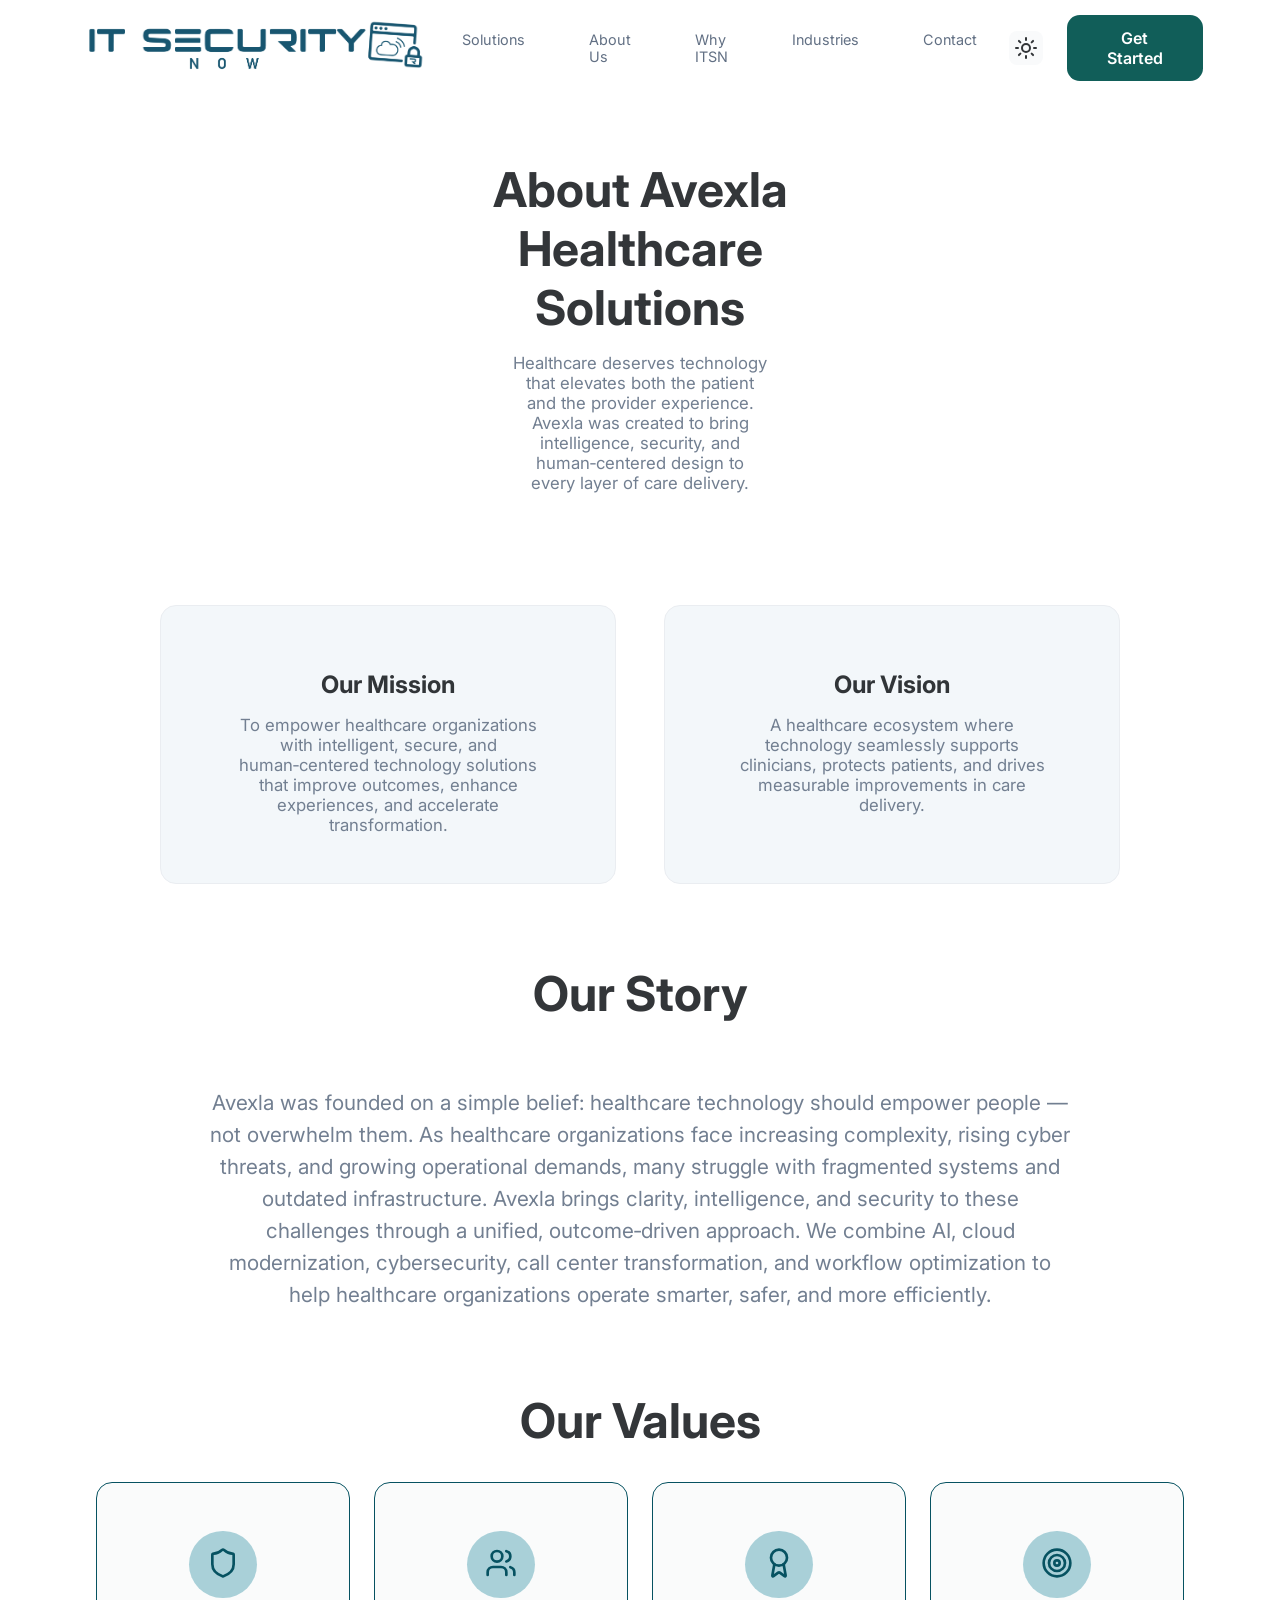
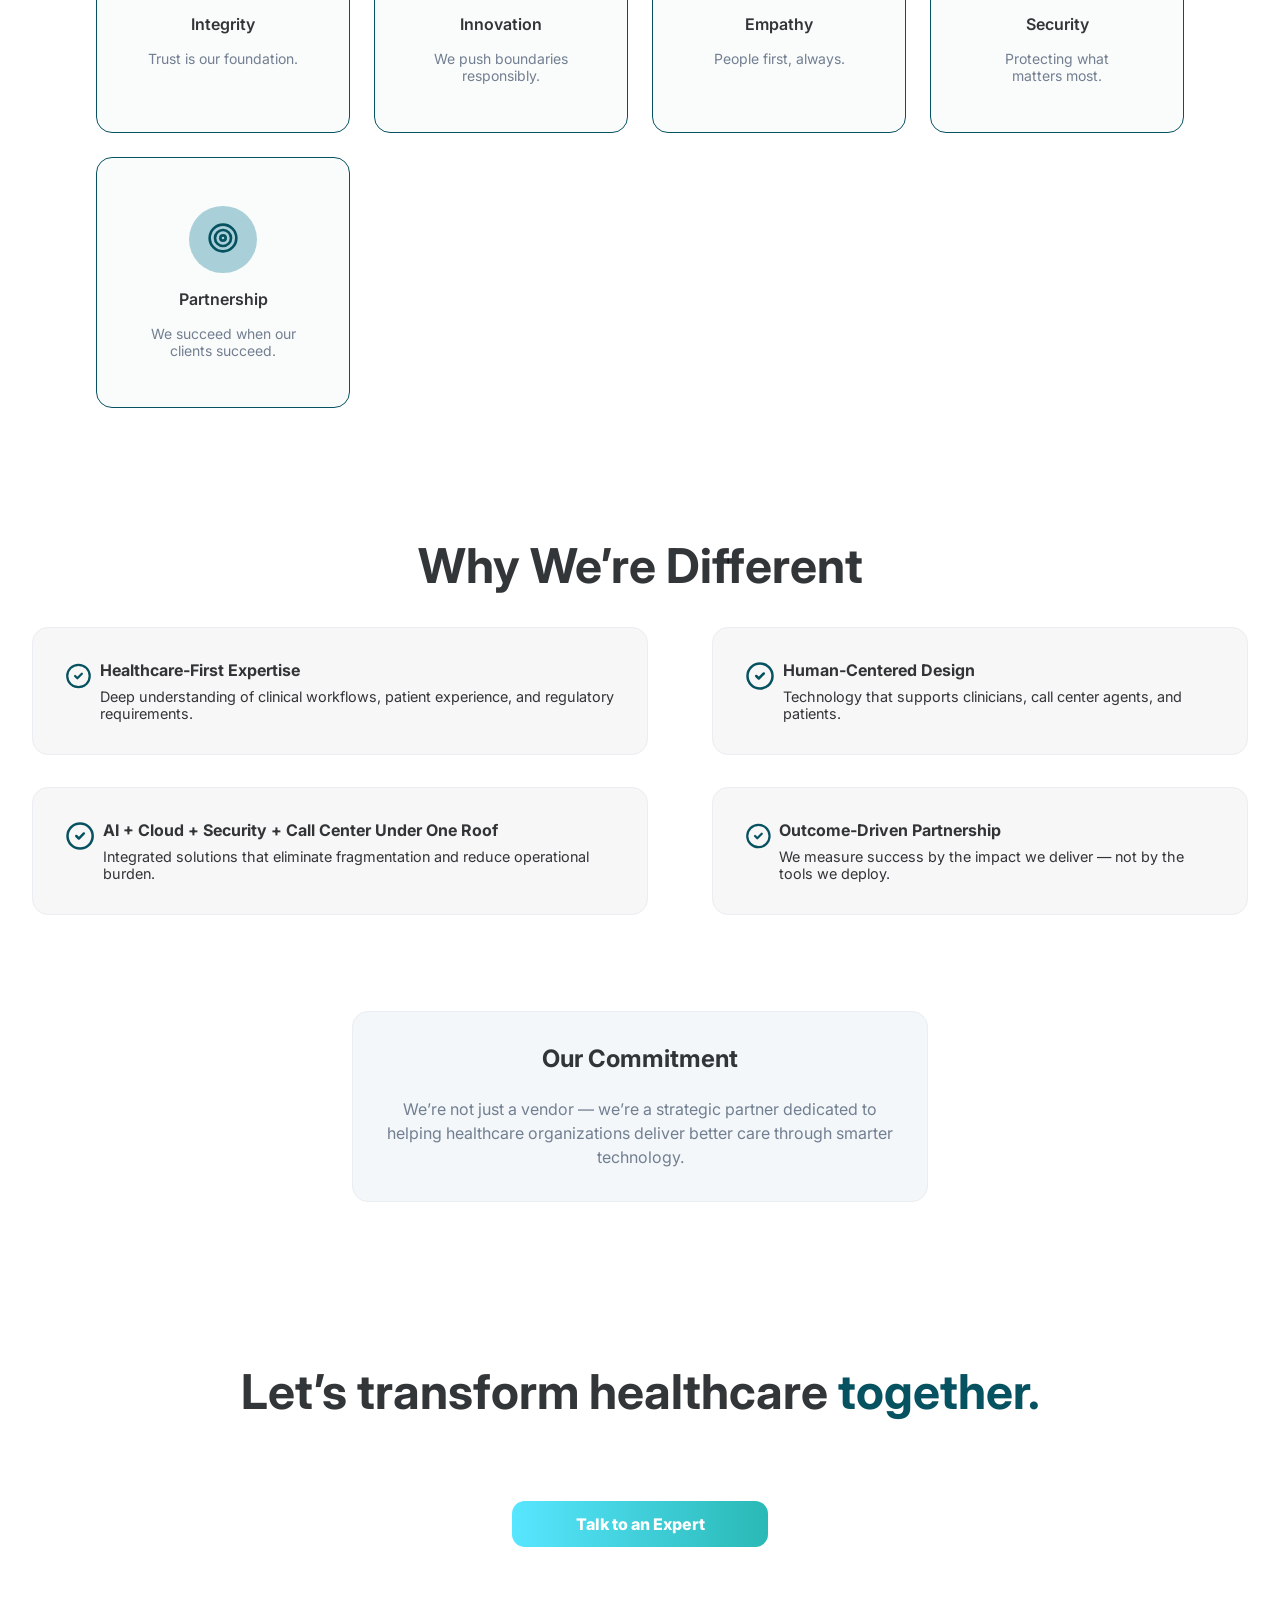
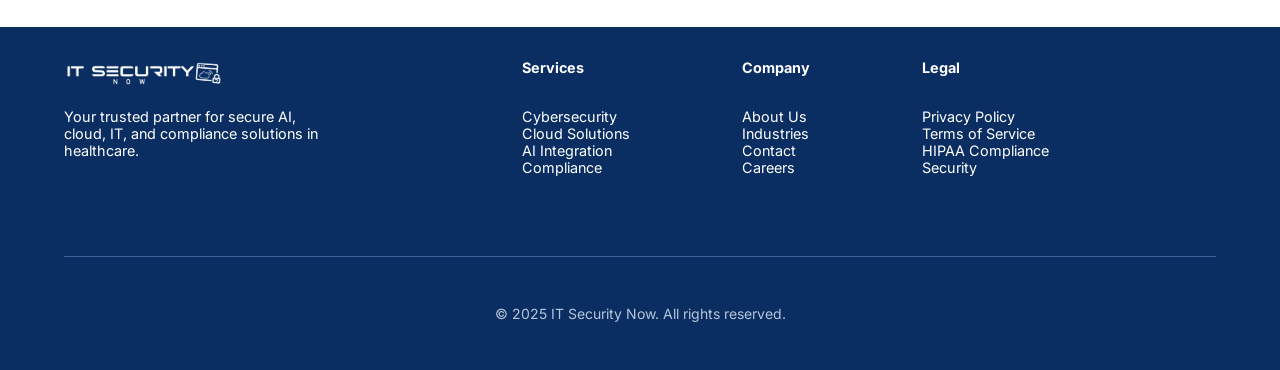
==== about.html @ ab9ec971 "adding the about subpage" ====
<!DOCTYPE html>
<html lang="en">

<head>
    <meta charset="UTF-8">
    <meta name="viewport" content="width=device-width, initial-scale=1.0">
    <link href="https://fonts.googleapis.com/css2?family=Inter:wght@400;500;600;700;800&display=swap" rel="stylesheet">
    <link rel="stylesheet" href="style.css">
    <title>About Us</title>
</head>

<body data-theme="light">
    <header>
        <div id="logo">
            <a href="./index.html"><img src="./assets/OneDrive_1_29-12-2025/ITSECURITYNOW_Logo_V2_Final_Teal Linear.png"
                    width="350" alt="AVEXLA LOGO"></a>
        </div>
        <nav>
            <ul>
                <li><a href="./solutions.html">Solutions</a></li>
                <li><a href="./about.html">About Us</a></li>
                <li><a href="">Why ITSN</a></li>
                <li><a href="">Industries</a></li>
                <li><a href="">Contact</a></li>
            </ul>
        </nav>
        <div id="nav-buttons">
            <button class="theme-toggle">
                <!-- sun icon -->
                <svg class="icon-sun" xmlns="http://www.w3.org/2000/svg" width="24" height="24" viewBox="0 0 24 24"
                    fill="none" stroke="currentColor" stroke-width="2" stroke-linecap="round" stroke-linejoin="round"
                    class="lucide lucide-sun-icon lucide-sun">
                    <circle cx="12" cy="12" r="4" />
                    <path d="M12 2v2" />
                    <path d="M12 20v2" />
                    <path d="m4.93 4.93 1.41 1.41" />
                    <path d="m17.66 17.66 1.41 1.41" />
                    <path d="M2 12h2" />
                    <path d="M20 12h2" />
                    <path d="m6.34 17.66-1.41 1.41" />
                    <path d="m19.07 4.93-1.41 1.41" />
                </svg>
                <!-- moon icon -->
                <svg class="icon-moon" xmlns="http://www.w3.org/2000/svg" width="24" height="24" viewBox="0 0 24 24"
                    fill="none" stroke="currentColor" stroke-width="2" stroke-linecap="round" stroke-linejoin="round"
                    class="lucide lucide-moon-icon lucide-moon">
                    <path
                        d="M20.985 12.486a9 9 0 1 1-9.473-9.472c.405-.022.617.46.402.803a6 6 0 0 0 8.268 8.268c.344-.215.825-.004.803.401" />
                </svg>
            </button>
            <button class="primary-button">
                Get Started
            </button>
        </div>
    </header>
    <main>
        <section class="text-container">
            <div class="about-us-tab">
                <h2>About Avexla Healthcare Solutions</h2>
                <p>Healthcare deserves technology that elevates both the patient and the provider experience.
                    Avexla was created to bring intelligence, security, and human‑centered design to every layer of care
                    delivery.</p>
            </div>
        </section>
        <section id="mission-container">
            <div class="about-us-tab company-mission">
                <h3>Our Mission</h3>
                <p>To empower healthcare organizations with intelligent, secure, and human‑centered technology solutions
                    that improve outcomes, enhance experiences, and accelerate transformation.</p>
            </div>
            <div class="about-us-tab company-mission">
                <h3>Our Vision</h3>
                <p>A healthcare ecosystem where technology seamlessly supports clinicians, protects patients, and drives
                    measurable improvements in care delivery.</p>
            </div>
        </section>
        <section class="our-story">
            <h2>Our Story</h2>
            <p>Avexla was founded on a simple belief: healthcare technology should empower people — not overwhelm them.
                As healthcare organizations face increasing complexity, rising cyber threats, and growing operational
                demands, many struggle with fragmented systems and outdated infrastructure. Avexla brings clarity,
                intelligence, and security to these challenges through a unified, outcome‑driven approach.
                We combine AI, cloud modernization, cybersecurity, call center transformation, and workflow optimization
                to help healthcare organizations operate smarter, safer, and more efficiently.</p>
        </section>
        <section class="our-story">
            <h2>Our Values</h2>
        </section>
        <section class="about-tab-cards-container">
            <div class="card">
                <div class="icon-container">
                    <svg class="blue-icon" xmlns="http://www.w3.org/2000/svg" width="24" height="24" viewBox="0 0 24 24"
                        fill="none" stroke="currentColor" stroke-width="2" stroke-linecap="round"
                        stroke-linejoin="round" class="lucide lucide-shield-icon lucide-shield">
                        <path
                            d="M20 13c0 5-3.5 7.5-7.66 8.95a1 1 0 0 1-.67-.01C7.5 20.5 4 18 4 13V6a1 1 0 0 1 1-1c2 0 4.5-1.2 6.24-2.72a1.17 1.17 0 0 1 1.52 0C14.51 3.81 17 5 19 5a1 1 0 0 1 1 1z" />
                    </svg>
                </div>
                <h5>Integrity</h5>
                <p>Trust is our foundation.</p>
            </div>
            <div class="card">
                <div class="icon-container">
                    <svg class="blue-icon" xmlns="http://www.w3.org/2000/svg" width="24" height="24" viewBox="0 0 24 24"
                        fill="none" stroke="currentColor" stroke-width="2" stroke-linecap="round"
                        stroke-linejoin="round" class="lucide lucide-users-icon lucide-users">
                        <path d="M16 21v-2a4 4 0 0 0-4-4H6a4 4 0 0 0-4 4v2" />
                        <path d="M16 3.128a4 4 0 0 1 0 7.744" />
                        <path d="M22 21v-2a4 4 0 0 0-3-3.87" />
                        <circle cx="9" cy="7" r="4" />
                    </svg>
                </div>
                <h5>Innovation</h5>
                <p>We push boundaries responsibly.</p>
            </div>
            <div class="card">
                <div class="icon-container">
                    <svg class="blue-icon" xmlns="http://www.w3.org/2000/svg" width="24" height="24" viewBox="0 0 24 24"
                        fill="none" stroke="currentColor" stroke-width="2" stroke-linecap="round"
                        stroke-linejoin="round" class="lucide lucide-award-icon lucide-award">
                        <path
                            d="m15.477 12.89 1.515 8.526a.5.5 0 0 1-.81.47l-3.58-2.687a1 1 0 0 0-1.197 0l-3.586 2.686a.5.5 0 0 1-.81-.469l1.514-8.526" />
                        <circle cx="12" cy="8" r="6" />
                    </svg>
                </div>
                <h5>Empathy</h5>
                <p>People first, always.</p>
            </div>
            <div class="card">
                <div class="icon-container">
                    <svg class="blue-icon" xmlns="http://www.w3.org/2000/svg" width="24" height="24" viewBox="0 0 24 24"
                        fill="none" stroke="currentColor" stroke-width="2" stroke-linecap="round"
                        stroke-linejoin="round" class="lucide lucide-target-icon lucide-target">
                        <circle cx="12" cy="12" r="10" />
                        <circle cx="12" cy="12" r="6" />
                        <circle cx="12" cy="12" r="2" />
                    </svg>
                </div>
                <h5>Security</h5>
                <p>Protecting what matters most.</p>
            </div>
            <div class="card">
                <div class="icon-container">
                    <svg class="blue-icon" xmlns="http://www.w3.org/2000/svg" width="24" height="24" viewBox="0 0 24 24"
                        fill="none" stroke="currentColor" stroke-width="2" stroke-linecap="round"
                        stroke-linejoin="round" class="lucide lucide-target-icon lucide-target">
                        <circle cx="12" cy="12" r="10" />
                        <circle cx="12" cy="12" r="6" />
                        <circle cx="12" cy="12" r="2" />
                    </svg>
                </div>
                <h5>Partnership</h5>
                <p>We succeed when our clients succeed.</p>
            </div>
        </section>
        <section>
            <h2 class="our-story">Why We’re Different</h2>
            <div class="why-list">
                <ul>
                    <div class="why-list-item">
                        <svg class="reasons-icon" xmlns="http://www.w3.org/2000/svg" width="24" height="24"
                            viewBox="0 0 24 24" fill="none" stroke="currentColor" stroke-width="2"
                            stroke-linecap="round" stroke-linejoin="round"
                            class="lucide lucide-circle-check-icon lucide-circle-check">
                            <circle cx="12" cy="12" r="10" />
                            <path d="m9 12 2 2 4-4" />
                        </svg>
                        <li>
                            <h6>Healthcare‑First Expertise</h6>
                            <p>Deep understanding of clinical workflows, patient experience, and regulatory
                                requirements.</p>
                        </li>
                    </div>
                    <div class="why-list-item">
                        <svg class="reasons-icon" xmlns="http://www.w3.org/2000/svg" width="24" height="24"
                            viewBox="0 0 24 24" fill="none" stroke="currentColor" stroke-width="2"
                            stroke-linecap="round" stroke-linejoin="round"
                            class="lucide lucide-circle-check-icon lucide-circle-check">
                            <circle cx="12" cy="12" r="10" />
                            <path d="m9 12 2 2 4-4" />
                        </svg>
                        <li>
                            <h6>AI + Cloud + Security + Call Center Under One Roof</h6>
                            <p>Integrated solutions that eliminate fragmentation and reduce operational burden.</p>
                        </li>
                    </div>
                </ul>
                <ul>
                    <div class="why-list-item">
                        <svg class="reasons-icon" xmlns="http://www.w3.org/2000/svg" width="24" height="24"
                            viewBox="0 0 24 24" fill="none" stroke="currentColor" stroke-width="2"
                            stroke-linecap="round" stroke-linejoin="round"
                            class="lucide lucide-circle-check-icon lucide-circle-check">
                            <circle cx="12" cy="12" r="10" />
                            <path d="m9 12 2 2 4-4" />
                        </svg>
                        <li>
                            <h6>Human‑Centered Design</h6>
                            <p>Technology that supports clinicians, call center agents, and patients.</p>
                        </li>
                    </div>
                    <div class="why-list-item">
                        <svg class="reasons-icon" xmlns="http://www.w3.org/2000/svg" width="24" height="24"
                            viewBox="0 0 24 24" fill="none" stroke="currentColor" stroke-width="2"
                            stroke-linecap="round" stroke-linejoin="round"
                            class="lucide lucide-circle-check-icon lucide-circle-check">
                            <circle cx="12" cy="12" r="10" />
                            <path d="m9 12 2 2 4-4" />
                        </svg>
                        <li>
                            <h6>Outcome‑Driven Partnership</h6>
                            <p>We measure success by the impact we deliver — not by the tools we deploy.</p>
                        </li>
                    </div>
                </ul>
            </div>
        </section>
        <section class="testimonials">
            <h3>Our Commitment</h3>
            <p>We’re not just a vendor — we’re a strategic partner dedicated to helping healthcare organizations deliver
                better care through smarter technology.</p>
        </section>
        <section class="our-story">
            <h2>Let’s transform healthcare <span>together.</span></h2>
            <button class="cta-button">Talk to an Expert</button>
        </section>
    </main>
    <footer>
        <div class="links">
            <div class="logo-area">
                <img class="white-logo"
                    src="./assets/OneDrive_1_29-12-2025/ITSECURITYNOW_Logo_V2_Final_White Linear.png" alt="ITSN Logo">
                <p>Your trusted partner for secure AI, cloud, IT, and compliance solutions in healthcare.</p>
            </div>
            <ul class="links-list">
                <li><a href=""><b>Services</b></a></li>
                <li><a href="">Cybersecurity</a></li>
                <li><a href="">Cloud Solutions</a></li>
                <li><a href="">AI Integration</a></li>
                <li><a href="">Compliance</a></li>
            </ul>
            <ul>
                <li><a href=""><b>Company</b></a></li>
                <li><a href="">About Us</a></li>
                <li><a href="">Industries</a></li>
                <li><a href="">Contact</a></li>
                <li><a href="">Careers</a></li>
            </ul>
            <ul>
                <li><a href=""><b>Legal</b></a></li>
                <li><a href="">Privacy Policy</a></li>
                <li><a href="">Terms of Service</a></li>
                <li><a href="">HIPAA Compliance</a></li>
                <li><a href="">Security</a></li>
            </ul>
        </div>
        <div class="copyright">
            <div class="copyright-inner">
                <p>© 2025 IT Security Now. All rights reserved.</p>
            </div>
        </div>
    </footer>
    <script src="avexla.js"></script>
</body>

</html>
---- style.css ----
*{
    margin: 0;
    padding: 0;
    box-sizing: border-box;
    font-family: 'Inter', sans-serif;
}

:root {
    --menu-links: #627084;
    --bg-color: #FFFFFF;
    --header-bg-color: #ffffff80;
    --credential-bg: #eeeeee1a;
    --gradient: linear-gradient(to right, #0b3b6ee6, #0b3b6ecc, #115f5cb3);
    --button: #115e59;
    --button-gradient: linear-gradient(to right, #57e6ff, #2ab9b5);
    --logo-text: #0B3B6E;
    --button-hover: #0D8B5E;
    --secondary-button-hover: #fefefe4d;
    --border: #eaedf1;
    --cards-fill: #fafbfb;
    --main-text: #727f91;
    --white-text: #FFFFFF;
    --title-text: #000407cc;
    --light-blue: #9be8ff; 
    --testimonials-fill: #f3f7fa;
    --why-background: #f7f7f7;
    --blue-icon: #065261;
    --blue-icon-background: #87bfcab2;
    --green-icon: #115e59;
    --green-icon-background: #6a96969e;   
    --purple-icon: #614369;
    --purple-icon-background: #bba2d391;
    --form-background: #f9fafb;
    --footer-copyright: #b6c5da;
    --footer-border: #3c649d;
    --footer-bg: #0a2e62;
    --shadow: #0000002e;
    --transparent: transparent;
}

[data-theme="dark"] {
    --menu-links: #64748b;
    --bg-color: #0A1628;
    --header-bg-color: #0d1a3680;
    --credential-bg: #eeeeee1a;
    --gradient: linear-gradient(to right, #0b3b6ee6, #0b3b6ecc, #115f5cb3);
    --button: #115e59;
    --button-gradient: linear-gradient(to right, #57e6ff, #2ab9b5);
    --logo-text: #FFFFFF;
    --button-hover: #4fb0ff;
    --secondary-button-hover: #fefefe4d;
    --border: #334155;
    --cards-fill: #01334670;
    --main-text: #94a3b8;
    --white-text: #FFFFFF;
    --title-text: #FFFFFF;
    --light-blue: #67e8f9;
    --testimonials-fill: #1e293b;
    --why-background: #03262f7b;
    --blue-icon: #67e8f9;
    --blue-icon-background: #153e43c1;
    --green-icon: #22c581;
    --green-icon-background: #12645691;
    --purple-icon: #b05bff;
    --purple-icon-background: #3d215793;
    --form-background: #081325;
    --footer-copyright: #b6c5da;
    --footer-border : #b6c5da;
    --footer-bg: #021024;
    --shadow: #bebebe2e;
    --transparent: transparent;
}

body{
    margin: 0;
    padding: 0;
    font-size: 14px;
    background-color: var(--bg-color);
}

h1 {
    font-size: 5rem;
    font-weight: 800;
}

h2 {
    font-size: 3rem;
    font-weight: 700;
}

h3 {
    font-size: 1.5rem;
}

.primary-button{
    background-color: var(--button);
    color: var(--white-text);
    border: 0;
    border-radius: .8rem;
    font-weight: 600;
    padding: .8rem 1.1rem;
    margin-top: 5rem;
}
.primary-button:hover{
    background-color: var(--button-hover);
    transform: scale(1.04);
    box-shadow: 0 10px 24px var(--shadow);
    cursor: pointer;
}

                          /* ---------       HEADER        ---------                       */

header{
    background-color: var(--header-bg-color);
    z-index: 1000;
    padding: .8rem 5rem;

    display: flex;
    justify-content: space-between;
    align-items: center;

    position: fixed;
    top: 0;
    left: 0;
    width: 100%;

    backdrop-filter: blur(1rem);
}

#logo{
    display: flex;
    flex-direction: row;
    align-items: center;
}
.logo-icon{
    width: 2rem;
    height: 2rem;
    stroke: var(--logo-text);
}
#logo p{
    margin-left: 1rem;
    font-size: 1.3rem;
    font-weight: 800;
}

nav ul{
    display: flex;
    flex-direction: row;
    justify-content: space-between;
}

nav ul li{
    list-style: none;
    font-family: 'Inter';
    font-size: .9rem;
    padding:  .08rem 2rem;
}
nav ul li a:hover{
    color: var(--button-hover);
}

a{
    text-decoration: none;
    color: var(--menu-links);
}
.theme-toggle{
    background-color: var(--form-background);
    border: none;
    border-radius: .5rem;
    padding: .3rem;
}
.theme-toggle:hover{
    background-color: var(--main-text);
    cursor: pointer;
}
.icon-sun {
  display: block;
  color: var(--title-text);
}

.icon-moon {
  display: none;
  color: var(--white-text);
}

[data-theme="light"] .icon-sun {
  display: block;
}
[data-theme="dark"] .icon-moon {
  display: none;
}

[data-theme="dark"] .icon-moon {
  display: block;
}
[data-theme="dark"] .icon-sun {
  display: none;
}


#nav-buttons{
    display: flex;
    align-items: center;
    gap: 1.5rem;
}
                                                                                                 /* BANNER */

#banner{
    position: relative;
    min-height: 100vh;
    display: flex;
    flex-direction: column;
    justify-content: center;
    align-items: center;
    text-align: center;
    background-image: url("./assets/hero-bg.jpg");
    background-size: cover;
    background-position: center;
    padding-bottom: 5rem;
}
#banner::after {
    content: '';
    position: absolute;
    inset: 0;
    background: var(--gradient);
    z-index: 1;
}
.banner-content{
    margin-top: 2rem;
    position: relative;
    z-index: 3;
}
.credential{
    margin: 10rem auto 0;
    display: flex;
    align-items: center;
    background-color: var(--transparent);
    border: 0.01rem solid var(--light-blue);
    border-radius: 1.5rem;
    background-color: var(--credential-bg);
    backdrop-filter: blur(.2rem);
    padding: .5rem 1.9rem;
    color: var(--light-blue);
    gap: .5rem;
}
#banner h3{
    max-width: 50rem;
    margin: 1rem auto 0;
    color: var(--white-text);
    font-weight: 300;
    line-height: 1.6;
    font-size: 1.5rem;
} 
.banner-wave {
    position: absolute;
    bottom: 0;
    left: 0;
    width: 100%;
    height: 120px;
    z-index: 2;
}
.banner-wave path {
  fill: var(--bg-color);
}
.banner-buttons{
    margin: 1rem 0 4rem 0; 
    padding: 0;
    display: flex;
    flex-direction: row;
    align-items: center;
}
#schedule-button{
    background-color: var(--button);
    color: var(--white-text);
    border: 0;
    border-radius: .8rem;
    font-size: 1rem;
    font-weight: 600;
    padding: .8rem 2.5rem;
    margin: 1.5rem 2rem;
    display: flex;
    align-items: center;
}
#schedule-button:hover{
    background-color: var(--button-hover);
    transform: scale(1.04);
    box-shadow: 0 10px 24px var(--shadow);
    cursor: pointer;
}
                                                        /* MAIN */
                                                        /* ABOUT */

#about{
    font-size: 2rem;
    text-align: center;
}
#about h2{
    margin-bottom: 1rem;
    color: var(--title-text);
}
#about span{
    color: var(--blue-icon);
}
#about p{
    font-size: 1.05rem;
    line-height: 1.7rem;
    color: var(--menu-links);
}
.text-container{
    padding: 5rem 30rem 1rem;
}

#main-title{
    color: var(--white-text);
    font-weight: 800;
    font-size: 5rem;
}
#main-title span {
  background: var(--button-gradient);
  -webkit-background-clip: text;
  background-clip: text;
  color: var(--transparent);
}
.banner-content h3{
    color: var(--white-text);
    font-weight: 300;
}
.cards-container{
    width: 100%;
    padding: 2rem 4rem 3rem;
    display: grid;
    grid-template-columns: repeat(auto-fit, minmax(15.70rem, 1fr));
    margin: auto;
    gap: 1.5rem;
    justify-content: center;
}
.secondary-button{
    background-color: var(--transparent);
    border: 0.01rem solid var(--main-text);
    border-radius: .8rem;
    color: var(--white-text);
    font-size: 1rem;
    font-weight: 800;
    background-color: var(--credential-bg);
    backdrop-filter: blur(.2rem);
    padding: .9rem 3rem;
    margin-top: 0rem;
}
.secondary-button:hover{
    cursor: pointer;
    background-color: var(--secondary-button-hover);
}
.card{
    background-color: var(--cards-fill);
    padding:  3rem;
    border: 0.0001rem solid var(--blue-icon);
    border-radius: 1rem;
    text-align: center;
    max-width: 20rem;
    transition: 
        transform 0.7s ease,
        box-shadow 0.2s ease;
}
.card:hover{
    transform: scale(1.02);
    box-shadow: 0 10px 24px var(--shadow);
    cursor: pointer;
}
.card h5{
    margin-top: 1rem;
    font-size: 1rem;
    font-weight: 600;
    color: var(--title-text);
}
.card ul{
    margin-top: 1rem;
    font-size: .9rem;
    color: var(--main-text);
    line-height: 1.2rem;
}
.card ul li{
    text-align: left;
}
.card p{
    color: var(--main-text);
    margin-top: 1rem;
}
.icon-container{
    background-color: var(--blue-icon-background);
    width: 4.2rem;
    padding: 1rem;
    border-radius: 5rem;
    margin: auto;
}
.primary-button{
    background-color: var(--button);
    color: var(--white-text);
    border: 0;
    border-radius: .8rem;
    font-size: 1rem;
    font-weight: 600;
    padding: .8rem 2.5rem;
    margin: auto;
    display: flex;
}
.primary-button:hover{
    background-color: var(--button-hover);
    transform: scale(1.04);
    box-shadow: 0 10px 24px var(--shadow);
    cursor: pointer;
}
                                                                  /* TESTIMONIALS */

.testimonials{
    margin: 4rem 22rem 5rem;
    background-color: var(--testimonials-fill);
    border: 0.01rem solid var(--border);
    border-radius: 1rem;
    padding: 2rem;
    text-align: center;
}
.testimonials h4{
    font-size: 1.4rem;
    font-weight: 600;
    color: var(--title-text);
}
.testimonials h3{
    color: var(--title-text);
}
.testimonials p{
    font-size: 1rem;
    margin-top: 1.5rem;
    color: var(--main-text);
    line-height: 1.5rem;
}

                                                        /* SOLUTIONS */

#solutions{
    font-size: 2rem;
    text-align: center;
}
#solutions h2{
    margin-bottom: 1rem;
    color: var(--title-text);
}
#solutions p{
    font-size: 1.05rem;
    line-height: 1.7rem;
    color: var(--menu-links);
}
#solutions .text-container span{
    color: var(--blue-icon)
}
.cards2-container{
    display: grid;
    grid-template-columns: 1fr 1fr 1fr;
    width: 100%;
    padding: 4rem;
    gap: 1.5rem;
}
.icon-container-start-alignment{
    background-color: var(--blue-icon-background);
    display: flex;
    align-self: center;
    width: 4rem;
    padding: 1rem;
    border-radius: 4rem;
}
.card2{
    background-color: var(--cards-fill);
    padding: 2rem;
    border: 0.0001rem solid var(--blue-icon);
    border-radius: 1rem;
    text-align: start;
        transition: 
        transform 0.7s ease,
        box-shadow 0.2s ease;
}
.card2:hover{
    transform: scale(1.02);
    box-shadow: 0 10px 24px var(--shadow);
    cursor: pointer;
}
.card2:last-child{
    grid-column: 2;
}
.card2 h5{
    margin-top: 1rem;
    font-size: 1rem;
    font-weight: 600;
    color: var(--title-text);
}
.card2 p{
    margin-top: 1rem;
    font-size: .9rem;
    color: var(--main-text);
}
.cards3-container{
    width: 75%;
    padding: 1rem 4rem 3rem;
    display: grid;
    grid-template-columns: repeat(auto-fit, minmax(15.70rem, 1fr));
    margin: auto;
    gap: 1.5rem;
    justify-content: center;
}
                                                          /* WHY */

.reasons-why{
    display: flex;
    flex-direction: row;
    align-items: center;
    padding: 4rem;
    gap: 4rem;
}
#why{
    display: flex;
    flex-direction: column;
    width: 60%;
    font-size: 2rem
}
#why h2{
    margin-bottom: 1rem;
    color: var(--title-text);
}
#why span { 
    color: var(--blue-icon);
}
#why p{
    margin-top: 1rem;
    font-size: 1.05rem;
    line-height: 1.7rem;
    color: var(--menu-links);
}
#reasons ul{
    display: flex;
    flex-direction: column;
    margin-left: 3rem;
    gap: 1.5rem;

}
.green-check{
    stroke: var(--green-icon);
    margin-right: 1rem;
    width: .7rem;
    height: .7rem;
}
.list{
    display: flex;
    flex-direction: row;
    background: var(--why-background);
    border: 0.0001rem solid var(--border);
    border-radius: 1rem;
    list-style-type: none;
    gap: .5rem;
    padding: 1.5rem;
        transition: 
        transform 0.7s ease,
        box-shadow 0.2s ease;
}
.list:hover{
    transform: scale(1.02);
    box-shadow: 0 10px 24px var(--shadow);
    cursor: pointer;
}
.list h6{
    font-size: 1.05rem;
    margin-bottom: .6rem;
    font-weight: 600;
    color: var(--title-text);
}
.list p{
    color: var(--main-text);
}

.reasons-icon{
    width: 2rem;
    height: 2rem;
    stroke: var(--blue-icon);
}

                                                    /* HEALTHCARE INDUSTRY FOCUS */

#focus{
    display: flex;
    flex-direction: column;
    text-align: center;
    font-size: 2rem;
    margin-bottom: 0;
    padding: 5rem 32rem;
}
#focus h2{
    margin-bottom: 1rem;
    color: var(--title-text);
}
#focus p{
    margin-top: 1rem;
    font-size: 1.05rem;
    line-height: 1.7rem;
    color: var(--menu-links);
}
#focus span{
    color:var(--blue-icon);
}
.blue-icon-container{
    background-color: var(--blue-icon-background);
    width: 4.2rem;
    padding: 1rem;
    border-radius: 5rem;
    margin: auto;
}

.blue-icon{
    width: 2rem;
    height: 2rem;
    stroke: var(--blue-icon);
}
.green-icon{
    width: 2rem;
    height: 2rem;
    stroke: var(--green-icon);
}
.purple-icon{
    width: 2rem;
    height: 2rem;
    stroke: var(--purple-icon); 
}
                                                        /* FORM */

.form-title{
    text-align: center;
    font-size: 2rem;
}
.form-title h2{
    margin-bottom: 1rem;
    color: var(--title-text);
}
.form-title span{
    color: var(--blue-icon);
}
.form-title p{
    margin-top: 1rem;
    font-size: 1.05rem;
    line-height: 1.7rem;
    color: var(--menu-links);
}
.form-container{
    width: 57%;
    padding: 0 2rem 4rem 10rem;
    margin-top: 5rem;
    display: flex;
    flex-direction: row;
}
.form-area{
    width: 100%;
    padding:  2rem 4rem 4rem;
    display: flex;
    flex-direction: row;
}
form{
    display: flex;
    flex-direction: column;
    align-items: start;
    padding: 2rem;
    font-size: .9rem;
    font-weight: 700;
    width: 100%;
    background-color: var(--form-background);
    border: 0.01rem solid var(--border);
    border-radius: .6rem;
}
.input{
    display: flex;
    flex-direction: column;
    align-items: start;
    margin-bottom: 2rem;
    color: var(--title-text);
}    
.blank{
    margin-top: 1rem;
    border: 0.01rem solid var(--border);
    width: 33rem;
    height: 2rem;
    border-radius: .6rem;
}
#msg-blank{
    margin-top: 1rem;
    border: 0.01rem solid var(--border);
    width: 33rem;
    height: 9rem;
    border-radius: .6rem;
}
.form-button{
    gap: 1rem;
    display: flex;
    flex-direction: row;
}
.form-button button{
    background: var(--button-gradient);
    color: var(--white-text);
    display: block;
    font-weight: 800;
    font-size: 1rem;
    border: none;
    border-radius: 0.8rem;
    padding: 0.8rem 1.2rem;
    cursor: pointer;
    margin: auto;
    gap: 1rem;
    width: 16rem;
    transition: 
        transform 0.2s ease,
        box-shadow 0.2s ease;
}
.form-button button:hover{
    transform: scale(1.04);
    box-shadow: 0 10px 24px var(--shadow);
}
aside{
    display: flex;
    flex-direction: column;
    text-align: start;
    align-items: start;
    margin: 5rem 2rem;
    color: var(--title-text);
}
.contact li{
    display: flex;
    flex-direction: row;
    gap: 1rem;
    margin-bottom: 2rem;
}
#mail-icon svg{
    width: 1.5rem;
    height: 1.5rem;
    color: var(--blue-icon);
}
#mail-icon{
    background-color: var(--blue-icon-background);
    width: 3rem;
    height: 3rem;
    padding: .75rem;
    border-radius: .5rem;
}
#phone-icon svg{
    width: 1.5rem;
    height: 1.5rem;
    color: var(--purple-icon);
}
#phone-icon{
    background-color: var(--purple-icon-background);
    width: 3rem;
    height: 3rem;
    padding: .75rem;
    border-radius: .5rem;
}
#pin-icon svg{
    width: 1.5rem;
    height: 1.5rem;
    color: var(--green-icon)
}
#pin-icon{
    background-color: var(--green-icon-background);
    width: 3rem;
    height: 3rem;
    padding: .75rem;
    border-radius: .5rem;
}
.contact h6{
    font-size: 1rem;
}
.contact p{
    font-size: .9rem;
    margin-top: .3rem;
}
.partnering{
    align-items: start;
    background-color: var(--blue-icon-background);
    border: 0.01 solid var(--border);
    border-radius: 1rem;
    padding: 3rem 3rem 3rem .7rem;
    margin-top: 2rem;
}
.partnering h5{
    margin: 0 0 1.5rem 2rem;
    font-size: 1rem;
}
.partnering ul{
    list-style-type: none;
    font-size: .8rem;
    padding-left: 2rem;
    line-height: 1.2rem;
}
                                                        /* FOOTER */
footer{
    background-color: var(--footer-bg);
}

footer a{
    color: var(--white-text);
}
.white-logo{
    width: 10rem;
    margin-bottom: 1rem;
}                                                      
.logo-area{
    width: 30%;
    padding-right: 5rem;
}
.links{
    background-color: var(--footer-bg);
    font-size: .9rem;
    padding: 2rem 4rem;
    display: flex;
    flex-direction: row;
    color: var(--white-text);
    gap: 7rem;
}
.links ul{
    display: flex;
    flex-direction: column;
    list-style-type: none;
}
.links li:first-child{
    margin-bottom: 2rem;
}
.links-list{
    display: flex;
    flex-direction: row;
    justify-content: space-evenly;
}
.copyright {
    background-color: var(--footer-bg);
    padding: 3rem 4rem;
}
.copyright-inner {
    border-top: 0.01rem solid var(--footer-border);
    padding-top: 3rem;
    text-align: center;
    color: var(--footer-copyright);
}

                                                            /* TAB */

.about-us-tab{
    margin-top: 5rem;
}
.company-mission{
    background-color: var(--testimonials-fill);
    border: 0.01rem solid var(--border);
    border-radius: 1rem;
    width: 100%;
    padding: 2rem;
}
#mission-container{
    display: flex;
    flex-direction: row;
    gap: 3rem;
    margin:  0 10rem;
}
.about-us-tab h2{
    margin-top: 5rem;
    color: var(--title-text);
    text-align: center;
}
.about-us-tab h3{
    color: var(--title-text);
    margin: 2rem 3rem 0;
    text-align: center;
}
.about-us-tab p{
    color: var(--main-text);
    font-size: 1.05rem;
    margin: 1rem 2rem;
    text-align: center;
}
.our-story{
    color: var(--title-text);
    text-align: center;
    padding: 5rem 11rem 0;
}
.our-story p{
    color: var(--main-text);
    font-size: 1.3rem;
    margin: 4rem 2rem 0;
    text-align: center;
    line-height: 2rem;
}
.our-story span{
    color: var(--blue-icon);
}
.about-tab-cards-container{
    width: 100%;
    padding: 2rem 6rem 3rem;
    display: grid;
    grid-template-columns: repeat(auto-fit, minmax(12.70rem, 1fr));
    flex-direction: row;
    text-align: center;
    gap: 1.5rem;
    justify-content: center;
}
.why-list{
    display: flex;
    flex-direction: row;
}
.why-list-item{
    display: flex;
    flex-direction: row;
    background: var(--why-background);
    color: var(--title-text );
    border: 0.0001rem solid var(--border);
    border-radius: 1rem;
    margin: 2rem;
    list-style-type: none;
    gap: .5rem;
    padding: 2rem;
        transition: 
        transform 0.7s ease,
        box-shadow 0.2s ease;
}
.why-list-item li h6{
    font-size: 1rem;
}
.why-list-item li p{
    font-size: .9rem;
    margin-top: .5rem;
}
.cta-button{
    background: var(--button-gradient);
    color: var(--white-text);
    display: block;
    font-weight: 800;
    font-size: 1rem;
    border: none;
    border-radius: 0.8rem;
    padding: 0.8rem 1.2rem;
    cursor: pointer;
    margin: 5rem auto;
    gap: 1rem;
    width: 16rem;
    transition: 
        transform 0.2s ease,
        box-shadow 0.2s ease;
}
.cta-button:hover{
    transform: scale(1.04);
    box-shadow: 0 10px 24px var(--shadow);
}
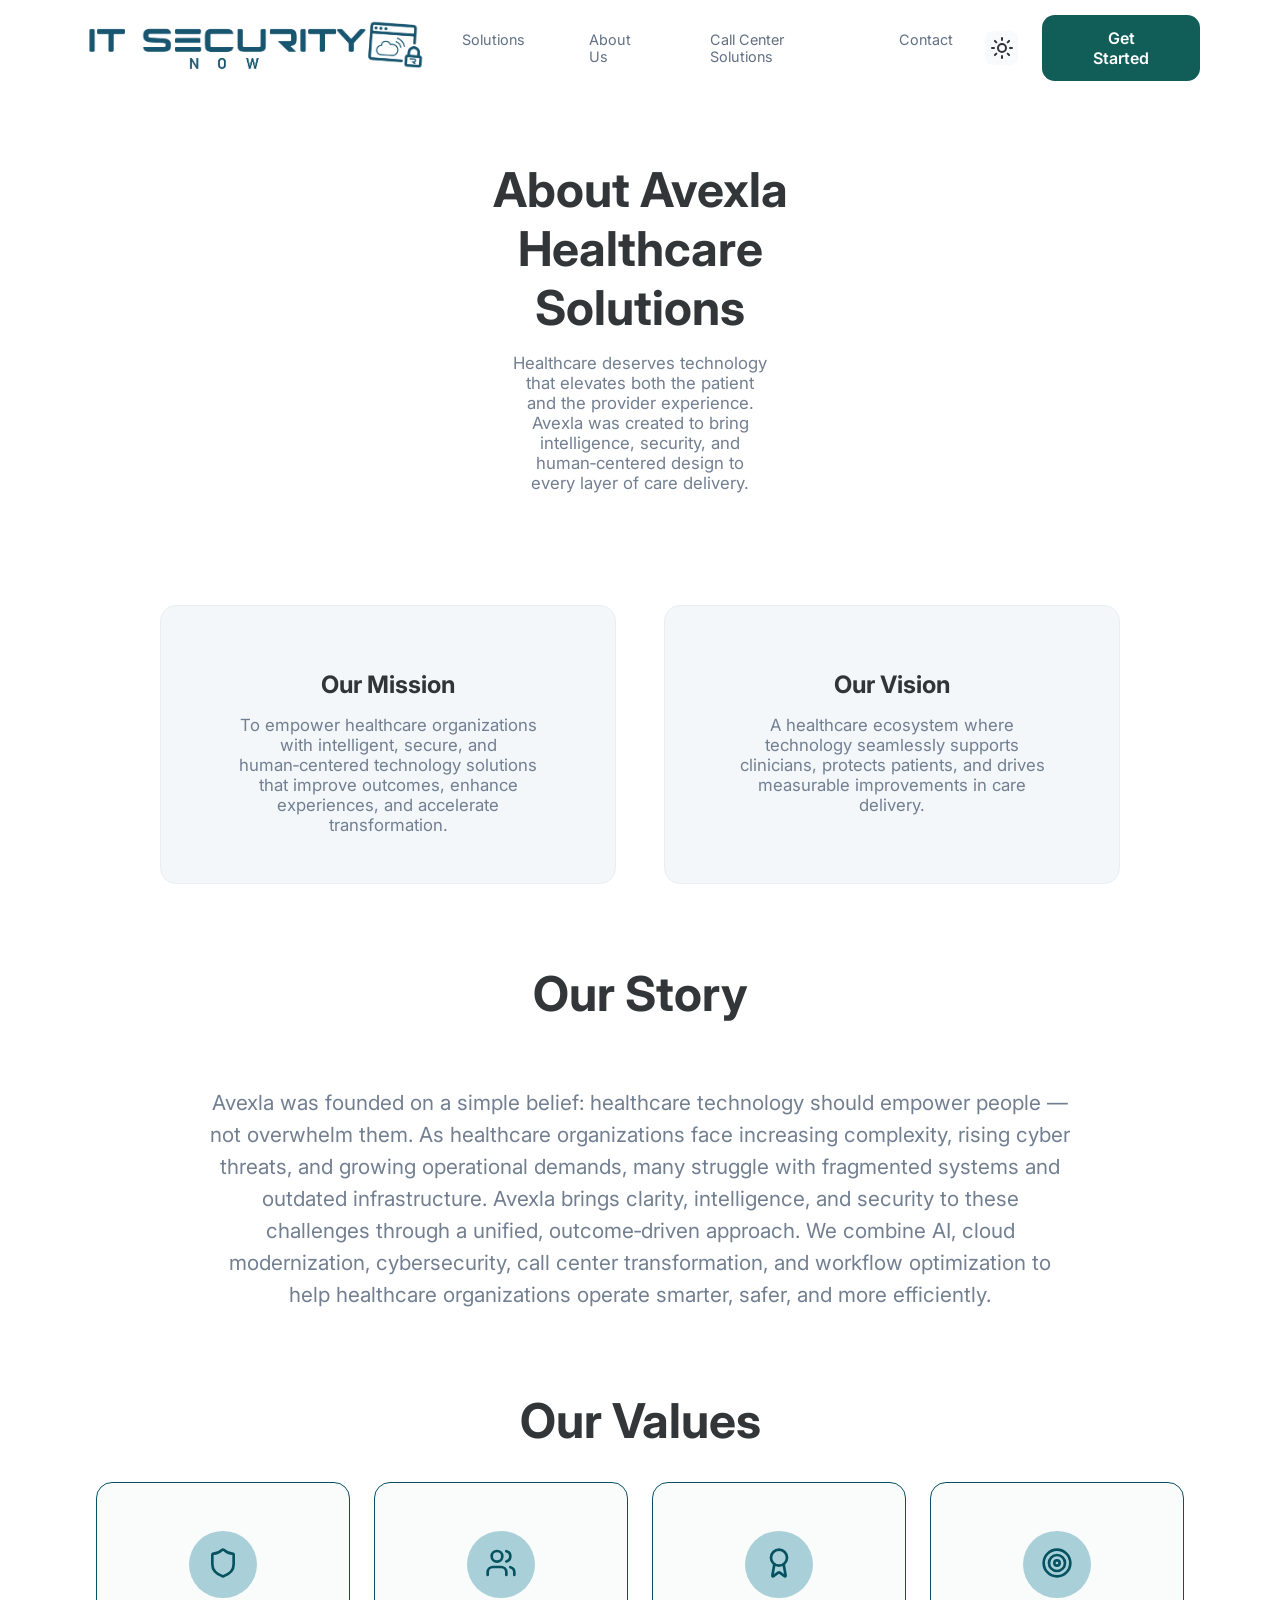
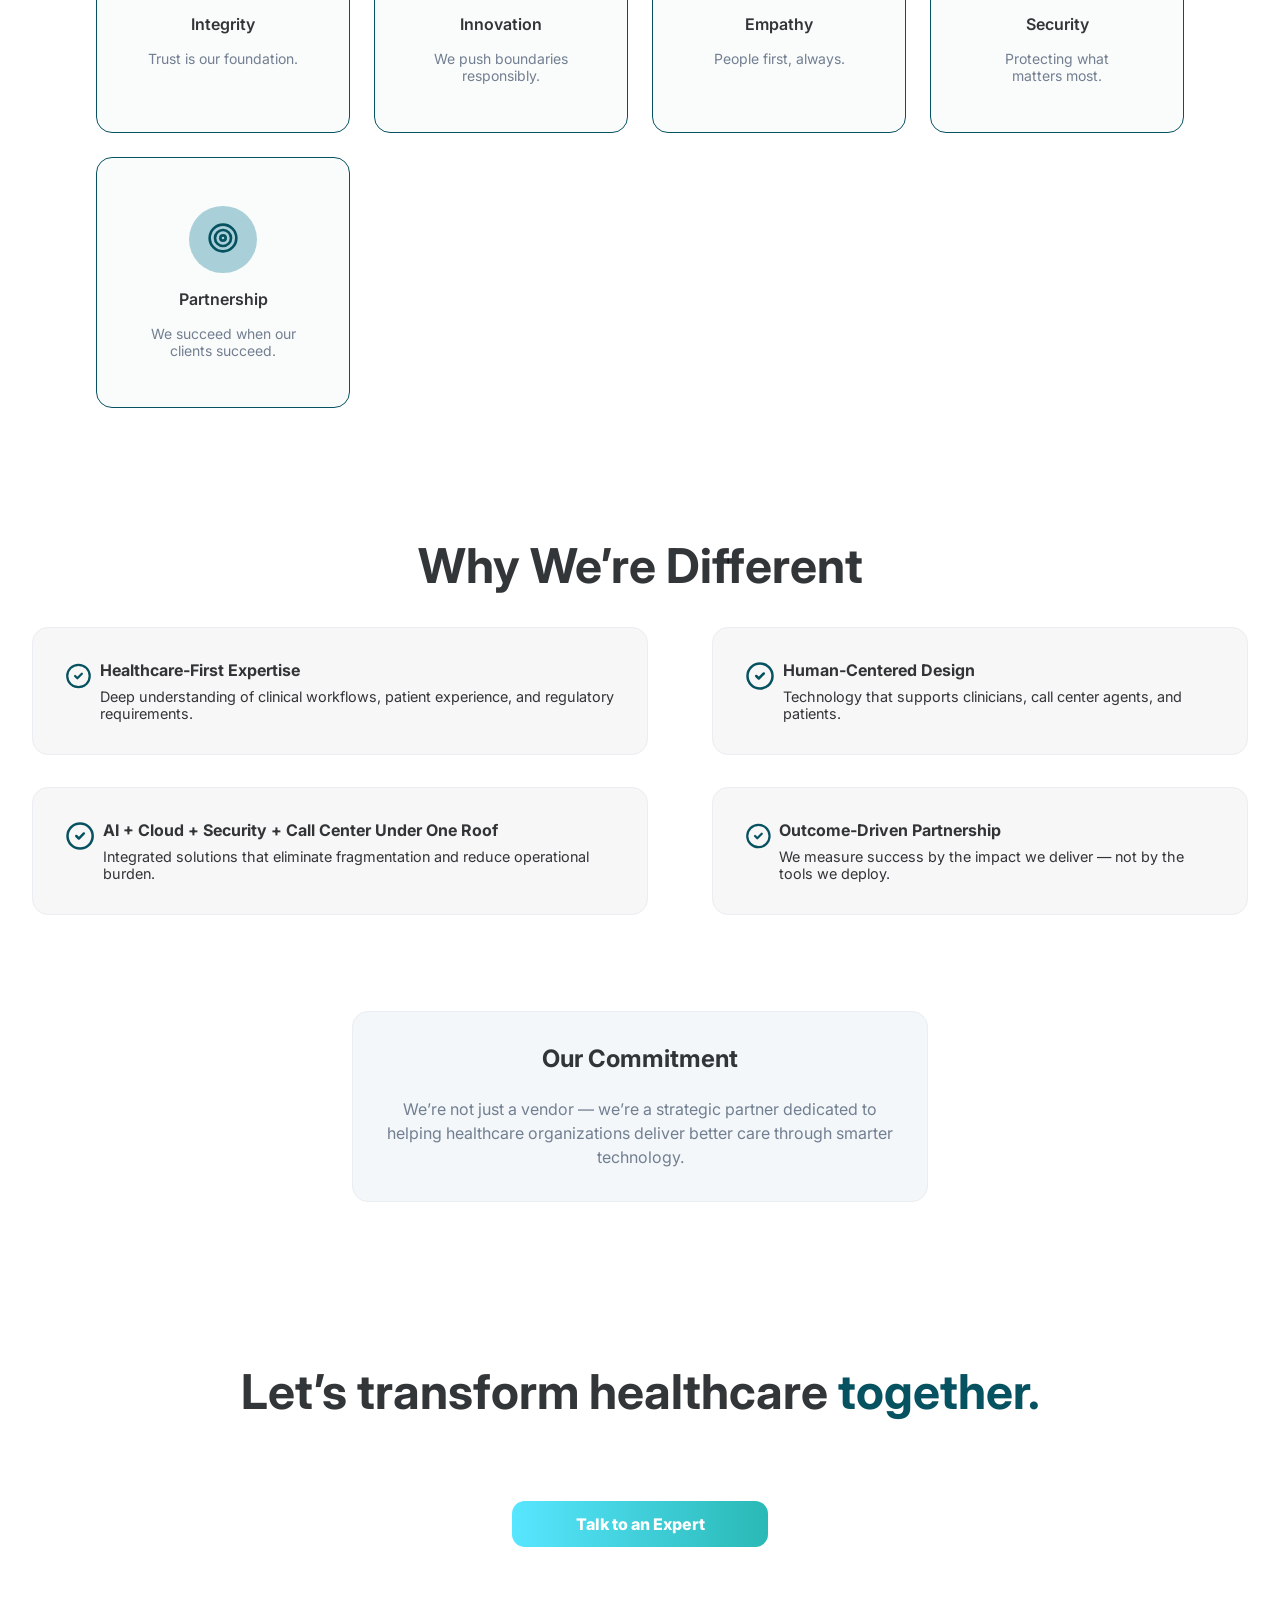
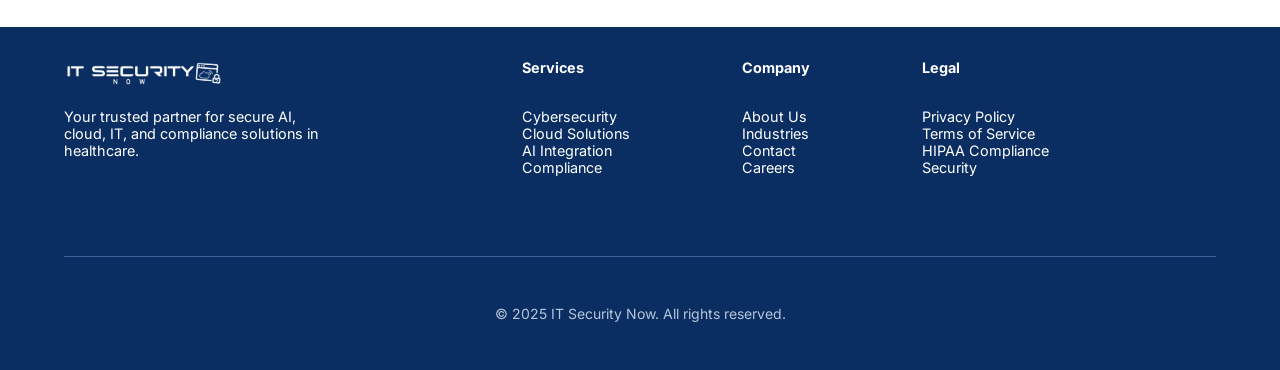
==== commit 8203889d: "adding the solutions subpage to the project" ====
--- a/about.html
+++ b/about.html
@@ -19,9 +19,8 @@
             <ul>
                 <li><a href="./solutions.html">Solutions</a></li>
                 <li><a href="./about.html">About Us</a></li>
-                <li><a href="">Why ITSN</a></li>
-                <li><a href="">Industries</a></li>
-                <li><a href="">Contact</a></li>
+                <li><a href="">Call Center Solutions</a></li>
+                <li><a href="./contact.html">Contact</a></li>
             </ul>
         </nav>
         <div id="nav-buttons">
--- a/style.css
+++ b/style.css
@@ -946,4 +946,69 @@
 .cta-button:hover{
     transform: scale(1.04);
     box-shadow: 0 10px 24px var(--shadow);
-}+}
+
+                                                    /* SOLUTIONS */
+
+.solutions-tab-title{
+    padding: 0 10rem;
+}
+.solutions-tab-title span{
+    color: var(--blue-icon);
+}
+.solutions-tab-title h2{
+    margin-top: 9rem;
+    color: var(--title-text);
+    text-align: center;
+}
+.solutions-tab-title p{
+    color: var(--main-text);
+    font-size: 1.2rem;
+    margin: 1rem 2rem;
+    text-align: center;
+}
+.solutions-tab h2{
+    margin-top: 2rem;
+    color: var(--title-text);
+    text-align: center;
+}
+.solutions-tab h3{
+    color: var(--title-text);
+    margin: 2rem 3rem 0;
+    text-align: center;
+}
+.solutions-tab p{
+    color: var(--main-text);
+    font-size: 1.05rem;
+    margin: 1rem 2rem;
+    text-align: center;
+}
+.solutions-tab span{
+    color: var(--blue-icon);
+}
+.solutions-tab-card ul{
+    color: var(--main-text);
+    margin: 2rem auto;
+    text-align: start;
+    line-height: 1.5rem;
+    padding: 0 6rem;
+}
+.solutions-tab-card h3{
+    color: var(--title-text);
+    text-align: center;
+}
+.solutions-tab-card{
+    background-color: var(--cards-fill);
+    padding: 2rem 0;
+    border: 0.0001rem solid var(--blue-icon);
+    border-radius: 1rem;
+    font-size: 1rem;
+    margin: 3rem auto 0;
+    max-width: 27rem;
+    transition: 
+        transform 0.7s ease,
+        box-shadow 0.2s ease;
+}
+
+                                                            /* CALL CENTER */
+
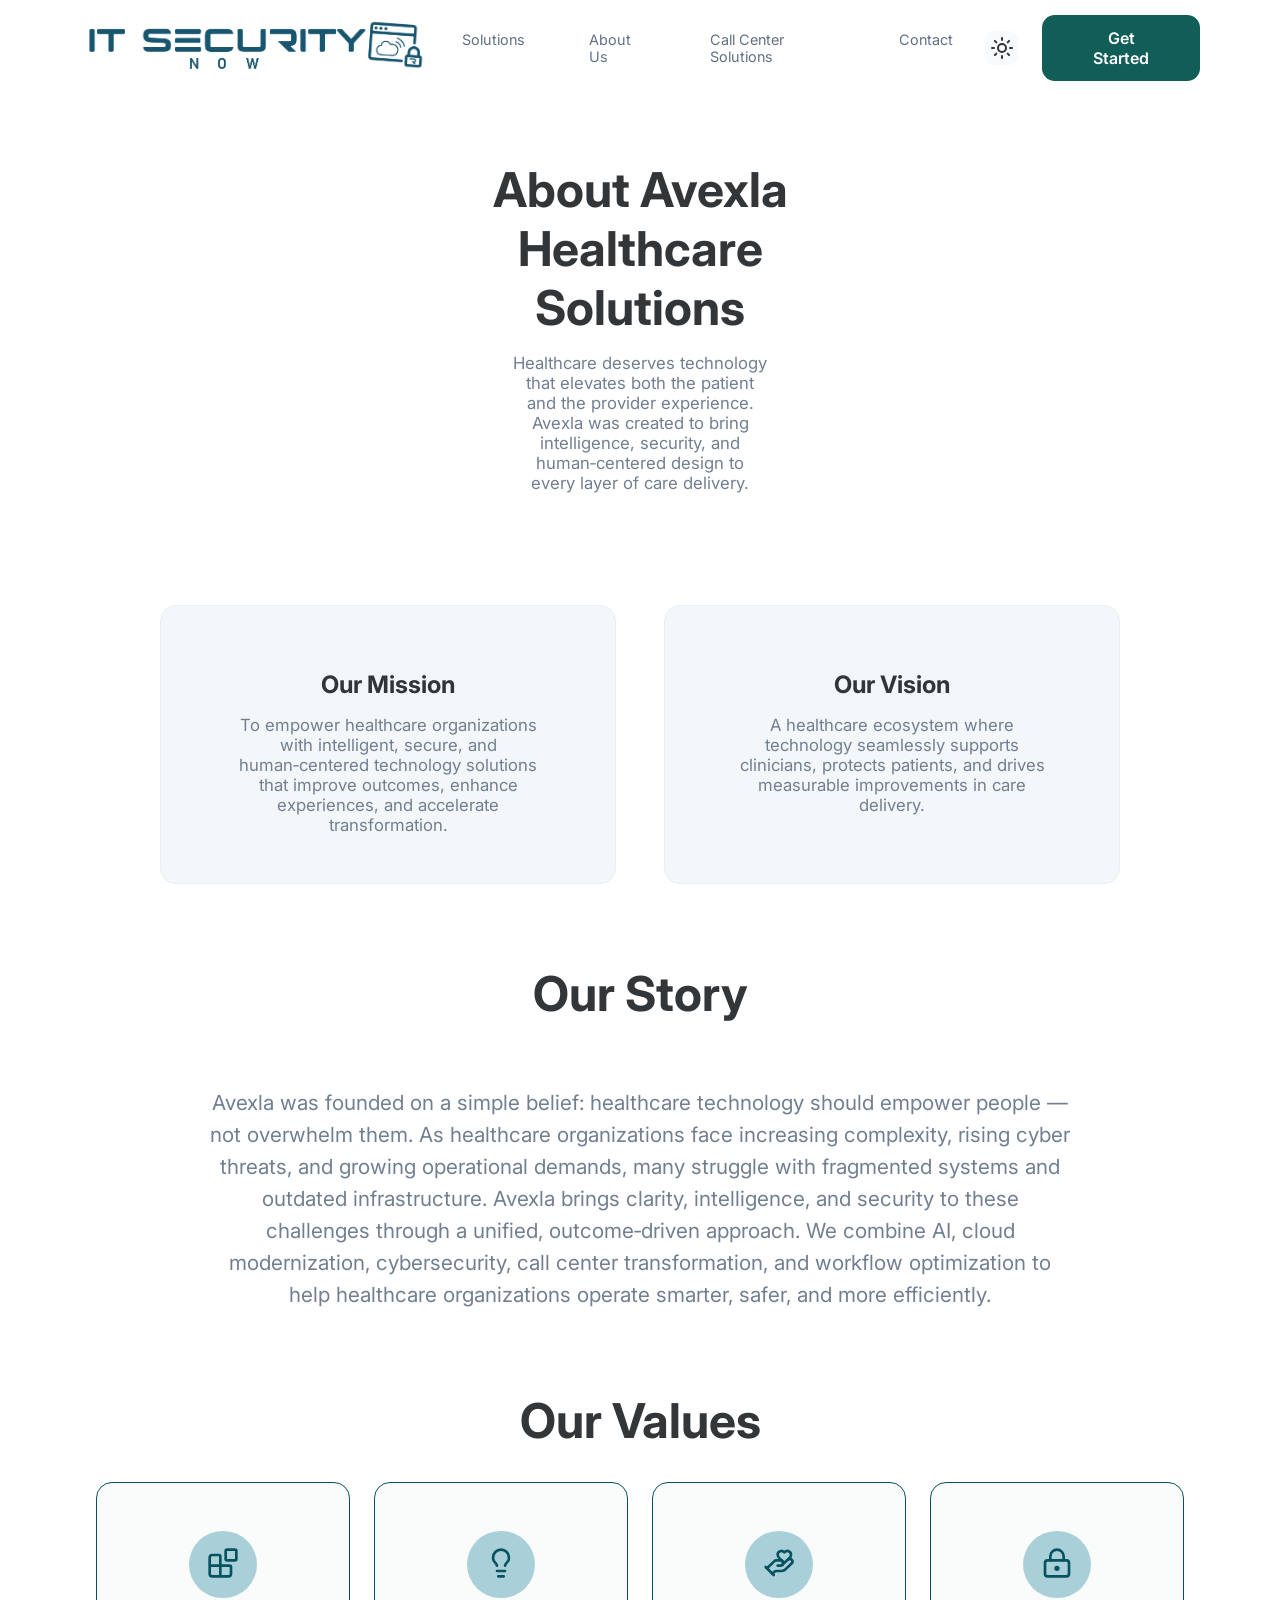
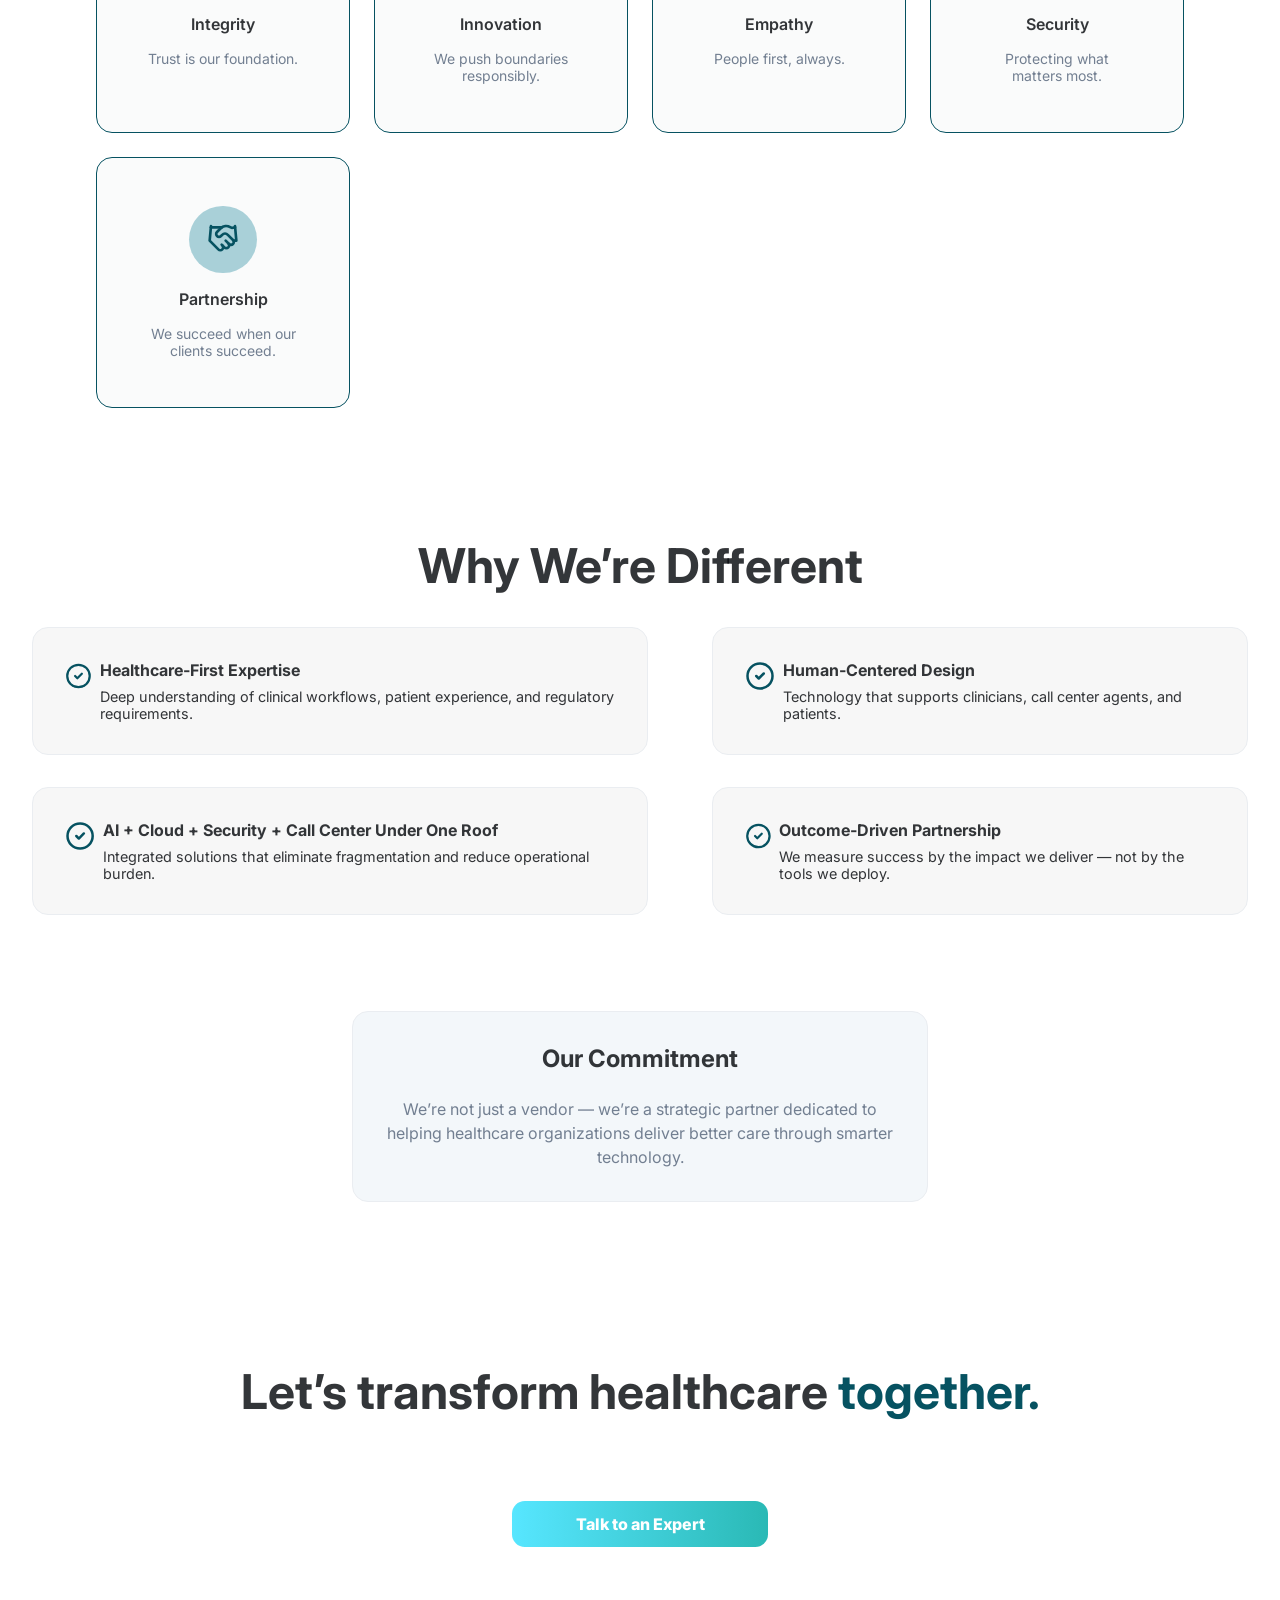
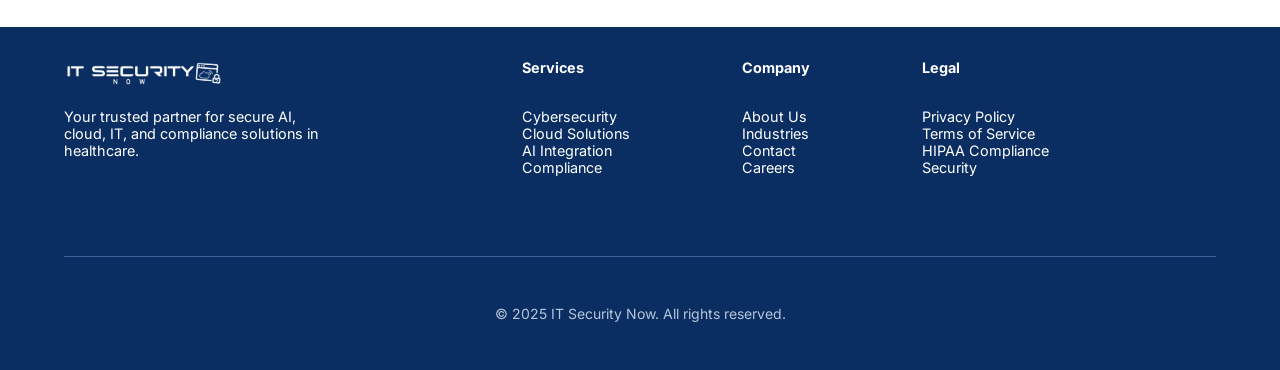
==== commit 3133be0d: "fixing contact sub page settings" ====
--- a/about.html
+++ b/about.html
@@ -19,7 +19,7 @@
             <ul>
                 <li><a href="./solutions.html">Solutions</a></li>
                 <li><a href="./about.html">About Us</a></li>
-                <li><a href="">Call Center Solutions</a></li>
+                <li><a href="./callcenter.html">Call Center Solutions</a></li>
                 <li><a href="./contact.html">Contact</a></li>
             </ul>
         </nav>
@@ -88,65 +88,35 @@
         <section class="about-tab-cards-container">
             <div class="card">
                 <div class="icon-container">
-                    <svg class="blue-icon" xmlns="http://www.w3.org/2000/svg" width="24" height="24" viewBox="0 0 24 24"
-                        fill="none" stroke="currentColor" stroke-width="2" stroke-linecap="round"
-                        stroke-linejoin="round" class="lucide lucide-shield-icon lucide-shield">
-                        <path
-                            d="M20 13c0 5-3.5 7.5-7.66 8.95a1 1 0 0 1-.67-.01C7.5 20.5 4 18 4 13V6a1 1 0 0 1 1-1c2 0 4.5-1.2 6.24-2.72a1.17 1.17 0 0 1 1.52 0C14.51 3.81 17 5 19 5a1 1 0 0 1 1 1z" />
-                    </svg>
+                    <svg class="blue-icon" xmlns="http://www.w3.org/2000/svg" width="24" height="24" viewBox="0 0 24 24" fill="none" stroke="currentColor" stroke-width="2" stroke-linecap="round" stroke-linejoin="round" class="lucide lucide-blocks-icon lucide-blocks"><path d="M10 22V7a1 1 0 0 0-1-1H4a2 2 0 0 0-2 2v12a2 2 0 0 0 2 2h12a2 2 0 0 0 2-2v-5a1 1 0 0 0-1-1H2"/><rect x="14" y="2" width="8" height="8" rx="1"/></svg>
                 </div>
                 <h5>Integrity</h5>
                 <p>Trust is our foundation.</p>
             </div>
             <div class="card">
                 <div class="icon-container">
-                    <svg class="blue-icon" xmlns="http://www.w3.org/2000/svg" width="24" height="24" viewBox="0 0 24 24"
-                        fill="none" stroke="currentColor" stroke-width="2" stroke-linecap="round"
-                        stroke-linejoin="round" class="lucide lucide-users-icon lucide-users">
-                        <path d="M16 21v-2a4 4 0 0 0-4-4H6a4 4 0 0 0-4 4v2" />
-                        <path d="M16 3.128a4 4 0 0 1 0 7.744" />
-                        <path d="M22 21v-2a4 4 0 0 0-3-3.87" />
-                        <circle cx="9" cy="7" r="4" />
-                    </svg>
+                    <svg class="blue-icon" xmlns="http://www.w3.org/2000/svg" width="24" height="24" viewBox="0 0 24 24" fill="none" stroke="currentColor" stroke-width="2" stroke-linecap="round" stroke-linejoin="round" class="lucide lucide-lightbulb-icon lucide-lightbulb"><path d="M15 14c.2-1 .7-1.7 1.5-2.5 1-.9 1.5-2.2 1.5-3.5A6 6 0 0 0 6 8c0 1 .2 2.2 1.5 3.5.7.7 1.3 1.5 1.5 2.5"/><path d="M9 18h6"/><path d="M10 22h4"/></svg>
                 </div>
                 <h5>Innovation</h5>
                 <p>We push boundaries responsibly.</p>
             </div>
             <div class="card">
                 <div class="icon-container">
-                    <svg class="blue-icon" xmlns="http://www.w3.org/2000/svg" width="24" height="24" viewBox="0 0 24 24"
-                        fill="none" stroke="currentColor" stroke-width="2" stroke-linecap="round"
-                        stroke-linejoin="round" class="lucide lucide-award-icon lucide-award">
-                        <path
-                            d="m15.477 12.89 1.515 8.526a.5.5 0 0 1-.81.47l-3.58-2.687a1 1 0 0 0-1.197 0l-3.586 2.686a.5.5 0 0 1-.81-.469l1.514-8.526" />
-                        <circle cx="12" cy="8" r="6" />
-                    </svg>
+                    <svg class="blue-icon" xmlns="http://www.w3.org/2000/svg" width="24" height="24" viewBox="0 0 24 24" fill="none" stroke="currentColor" stroke-width="2" stroke-linecap="round" stroke-linejoin="round" class="lucide lucide-hand-heart-icon lucide-hand-heart"><path d="M11 14h2a2 2 0 0 0 0-4h-3c-.6 0-1.1.2-1.4.6L3 16"/><path d="m14.45 13.39 5.05-4.694C20.196 8 21 6.85 21 5.75a2.75 2.75 0 0 0-4.797-1.837.276.276 0 0 1-.406 0A2.75 2.75 0 0 0 11 5.75c0 1.2.802 2.248 1.5 2.946L16 11.95"/><path d="m2 15 6 6"/><path d="m7 20 1.6-1.4c.3-.4.8-.6 1.4-.6h4c1.1 0 2.1-.4 2.8-1.2l4.6-4.4a1 1 0 0 0-2.75-2.91"/></svg>
                 </div>
                 <h5>Empathy</h5>
                 <p>People first, always.</p>
             </div>
             <div class="card">
                 <div class="icon-container">
-                    <svg class="blue-icon" xmlns="http://www.w3.org/2000/svg" width="24" height="24" viewBox="0 0 24 24"
-                        fill="none" stroke="currentColor" stroke-width="2" stroke-linecap="round"
-                        stroke-linejoin="round" class="lucide lucide-target-icon lucide-target">
-                        <circle cx="12" cy="12" r="10" />
-                        <circle cx="12" cy="12" r="6" />
-                        <circle cx="12" cy="12" r="2" />
-                    </svg>
+                    <svg class="blue-icon" xmlns="http://www.w3.org/2000/svg" width="24" height="24" viewBox="0 0 24 24" fill="none" stroke="currentColor" stroke-width="2" stroke-linecap="round" stroke-linejoin="round" class="lucide lucide-lock-keyhole-icon lucide-lock-keyhole"><circle cx="12" cy="16" r="1"/><rect x="3" y="10" width="18" height="12" rx="2"/><path d="M7 10V7a5 5 0 0 1 10 0v3"/></svg>
                 </div>
                 <h5>Security</h5>
                 <p>Protecting what matters most.</p>
             </div>
             <div class="card">
                 <div class="icon-container">
-                    <svg class="blue-icon" xmlns="http://www.w3.org/2000/svg" width="24" height="24" viewBox="0 0 24 24"
-                        fill="none" stroke="currentColor" stroke-width="2" stroke-linecap="round"
-                        stroke-linejoin="round" class="lucide lucide-target-icon lucide-target">
-                        <circle cx="12" cy="12" r="10" />
-                        <circle cx="12" cy="12" r="6" />
-                        <circle cx="12" cy="12" r="2" />
-                    </svg>
+                    <svg class="blue-icon" xmlns="http://www.w3.org/2000/svg" width="24" height="24" viewBox="0 0 24 24" fill="none" stroke="currentColor" stroke-width="2" stroke-linecap="round" stroke-linejoin="round" class="lucide lucide-handshake-icon lucide-handshake"><path d="m11 17 2 2a1 1 0 1 0 3-3"/><path d="m14 14 2.5 2.5a1 1 0 1 0 3-3l-3.88-3.88a3 3 0 0 0-4.24 0l-.88.88a1 1 0 1 1-3-3l2.81-2.81a5.79 5.79 0 0 1 7.06-.87l.47.28a2 2 0 0 0 1.42.25L21 4"/><path d="m21 3 1 11h-2"/><path d="M3 3 2 14l6.5 6.5a1 1 0 1 0 3-3"/><path d="M3 4h8"/></svg>
                 </div>
                 <h5>Partnership</h5>
                 <p>We succeed when our clients succeed.</p>
@@ -221,7 +191,7 @@
         </section>
         <section class="our-story">
             <h2>Let’s transform healthcare <span>together.</span></h2>
-            <button class="cta-button">Talk to an Expert</button>
+            <a href="./contact.html"><button class="cta-button">Talk to an Expert</button></a>
         </section>
     </main>
     <footer>
--- a/style.css
+++ b/style.css
@@ -769,10 +769,12 @@
 }
 .contact h6{
     font-size: 1rem;
+    color: var(--title-text);
 }
 .contact p{
     font-size: .9rem;
     margin-top: .3rem;
+    color: var(--title-text);
 }
 .partnering{
     align-items: start;
@@ -1012,3 +1014,108 @@
 
                                                             /* CALL CENTER */
 
+.callcenter-tab-title{
+    padding: 0 10rem;
+}
+.callcenter-tab-title span{
+    color: var(--blue-icon);
+}
+.callcenter-tab-title h2{
+    margin-top: 9rem;
+    color: var(--title-text);
+    text-align: center;
+}
+.callcenter-tab-title p{
+    color: var(--main-text);
+    font-size: 1.2rem;
+    margin: 1rem 2rem;
+    text-align: center;
+}
+.callcenter-tab h2{
+    margin-top: 4rem;
+    color: var(--title-text);
+    text-align: center;
+}
+.callcenter-tab h3{
+    color: var(--title-text);
+    margin: 2rem 3rem 0;
+    text-align: center;
+}
+.callcenter-tab p{
+    color: var(--main-text);
+    font-size: 1.05rem;
+    margin: 4rem 2rem;
+    text-align: center;
+}
+.callcenter-tab span{
+    color: var(--blue-icon);
+}
+.callcenter-tab-card ul{
+    color: var(--main-text);
+    margin: 2rem auto;
+    text-align: start;
+    line-height: 1.5rem;
+    padding: 0 6rem;
+}
+.callcenter-tab-card h3{
+    color: var(--title-text);
+    text-align: center;
+}
+.callcenter-tab-card{
+    background-color: var(--cards-fill);
+    padding: 2rem 0;
+    border: 0.0001rem solid var(--blue-icon);
+    border-radius: 1rem;
+    font-size: 1rem;
+    margin: 3rem auto 0;
+    max-width: 27rem;
+    transition: 
+        transform 0.7s ease,
+        box-shadow 0.2s ease;
+}
+.callcenter-tab-cards-container{
+    width: 80%;
+    padding: 2rem 6rem 3rem;
+    display: grid;
+    grid-template-columns: repeat(auto-fit, minmax(15rem, 3fr));
+    margin: 3rem auto 0;
+    text-align: center;
+    gap: 1.5rem;
+}
+
+                                                            /* CONTACT */
+
+.form-tab-container{
+    width: 57%;
+    padding: 0 7rem 0 5rem;
+    margin: 12rem auto;
+    display: flex;
+    flex-direction: row;
+}
+.contact-tab{
+    display: flex;
+    flex-direction: row;
+    gap: 1rem;
+    margin-bottom: 2rem;
+    color: var(--title-text);
+}
+.contact-tab-button button{
+    background: var(--button-gradient);
+    color: var(--white-text);
+    display: block;
+    font-weight: 800;
+    font-size: 1rem;
+    border: none;
+    border-radius: 0.8rem;
+    padding: 0.8rem 1.2rem;
+    cursor: pointer;
+    margin: auto;
+    width: 33rem;
+    transition: 
+        transform 0.2s ease,
+        box-shadow 0.2s ease;
+}
+.contact-tab-button button:hover{
+    transform: scale(1.04);
+    box-shadow: 0 10px 24px var(--shadow);
+}
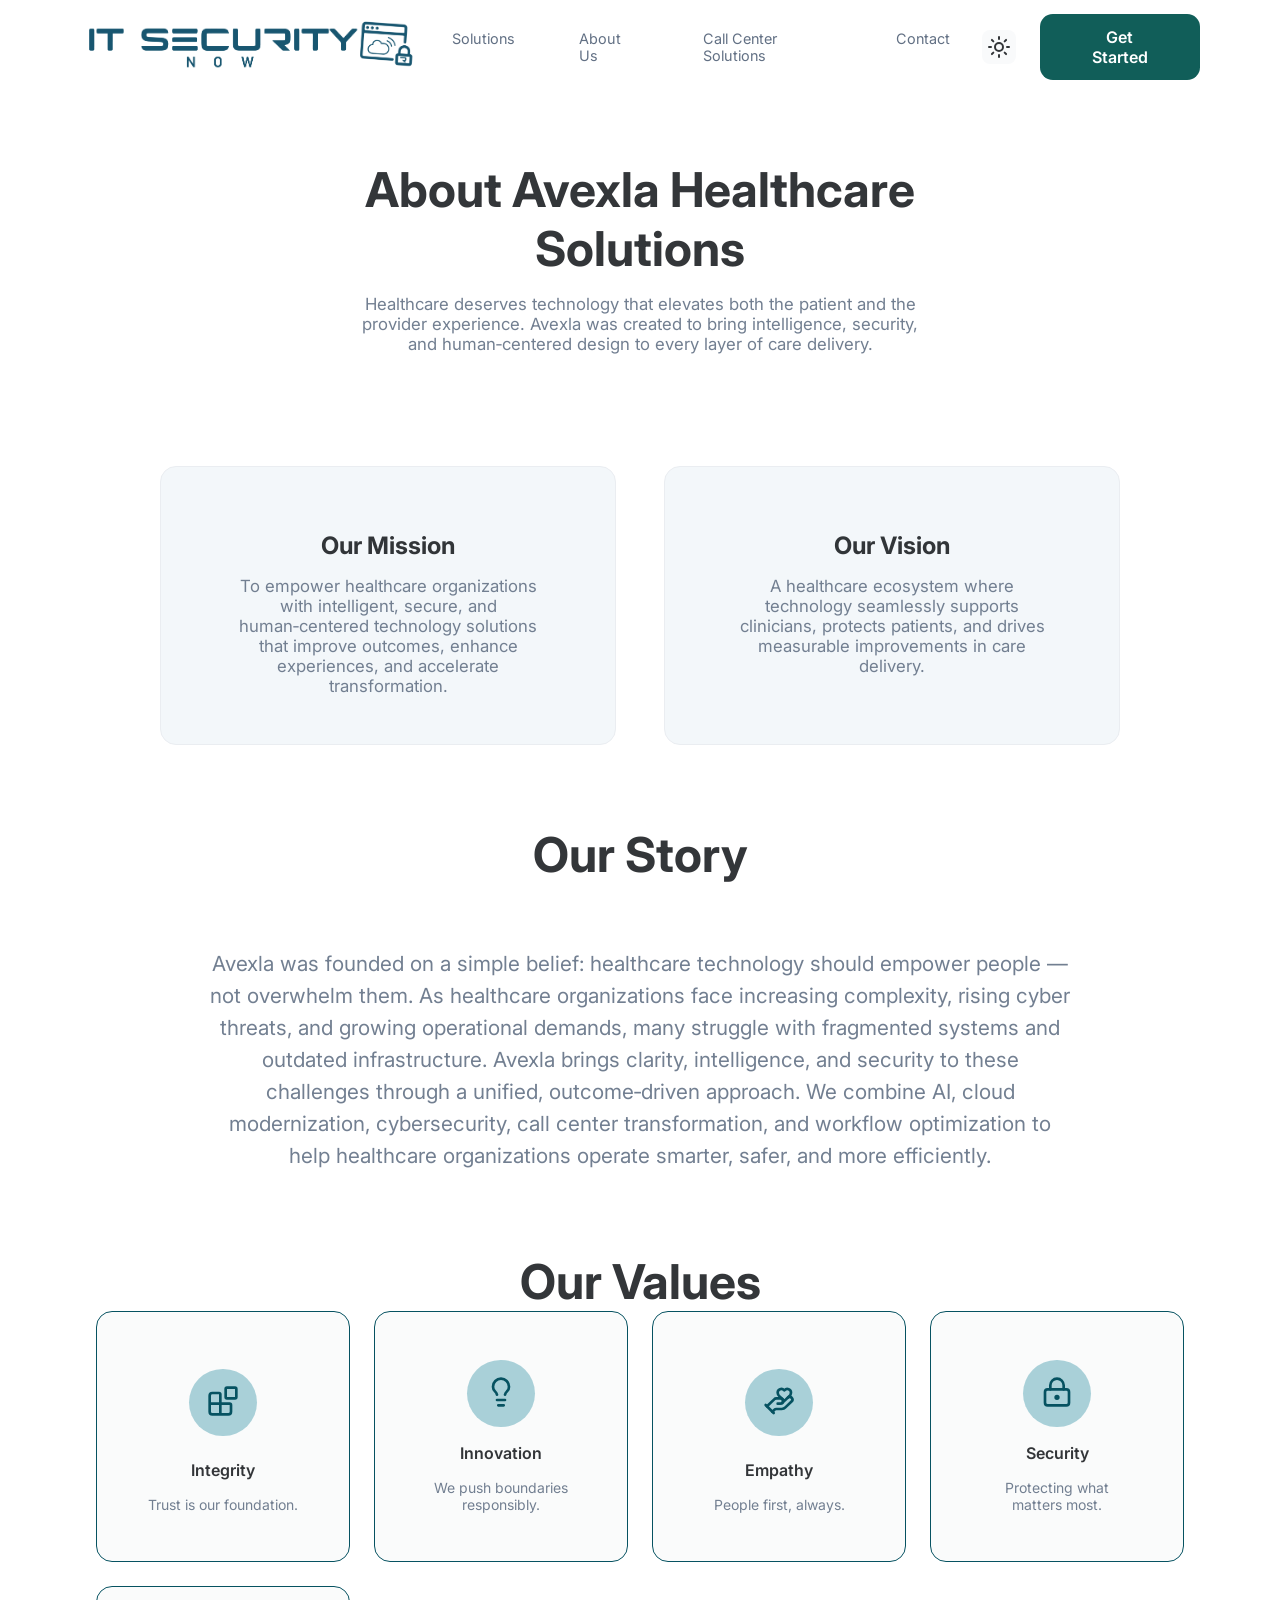
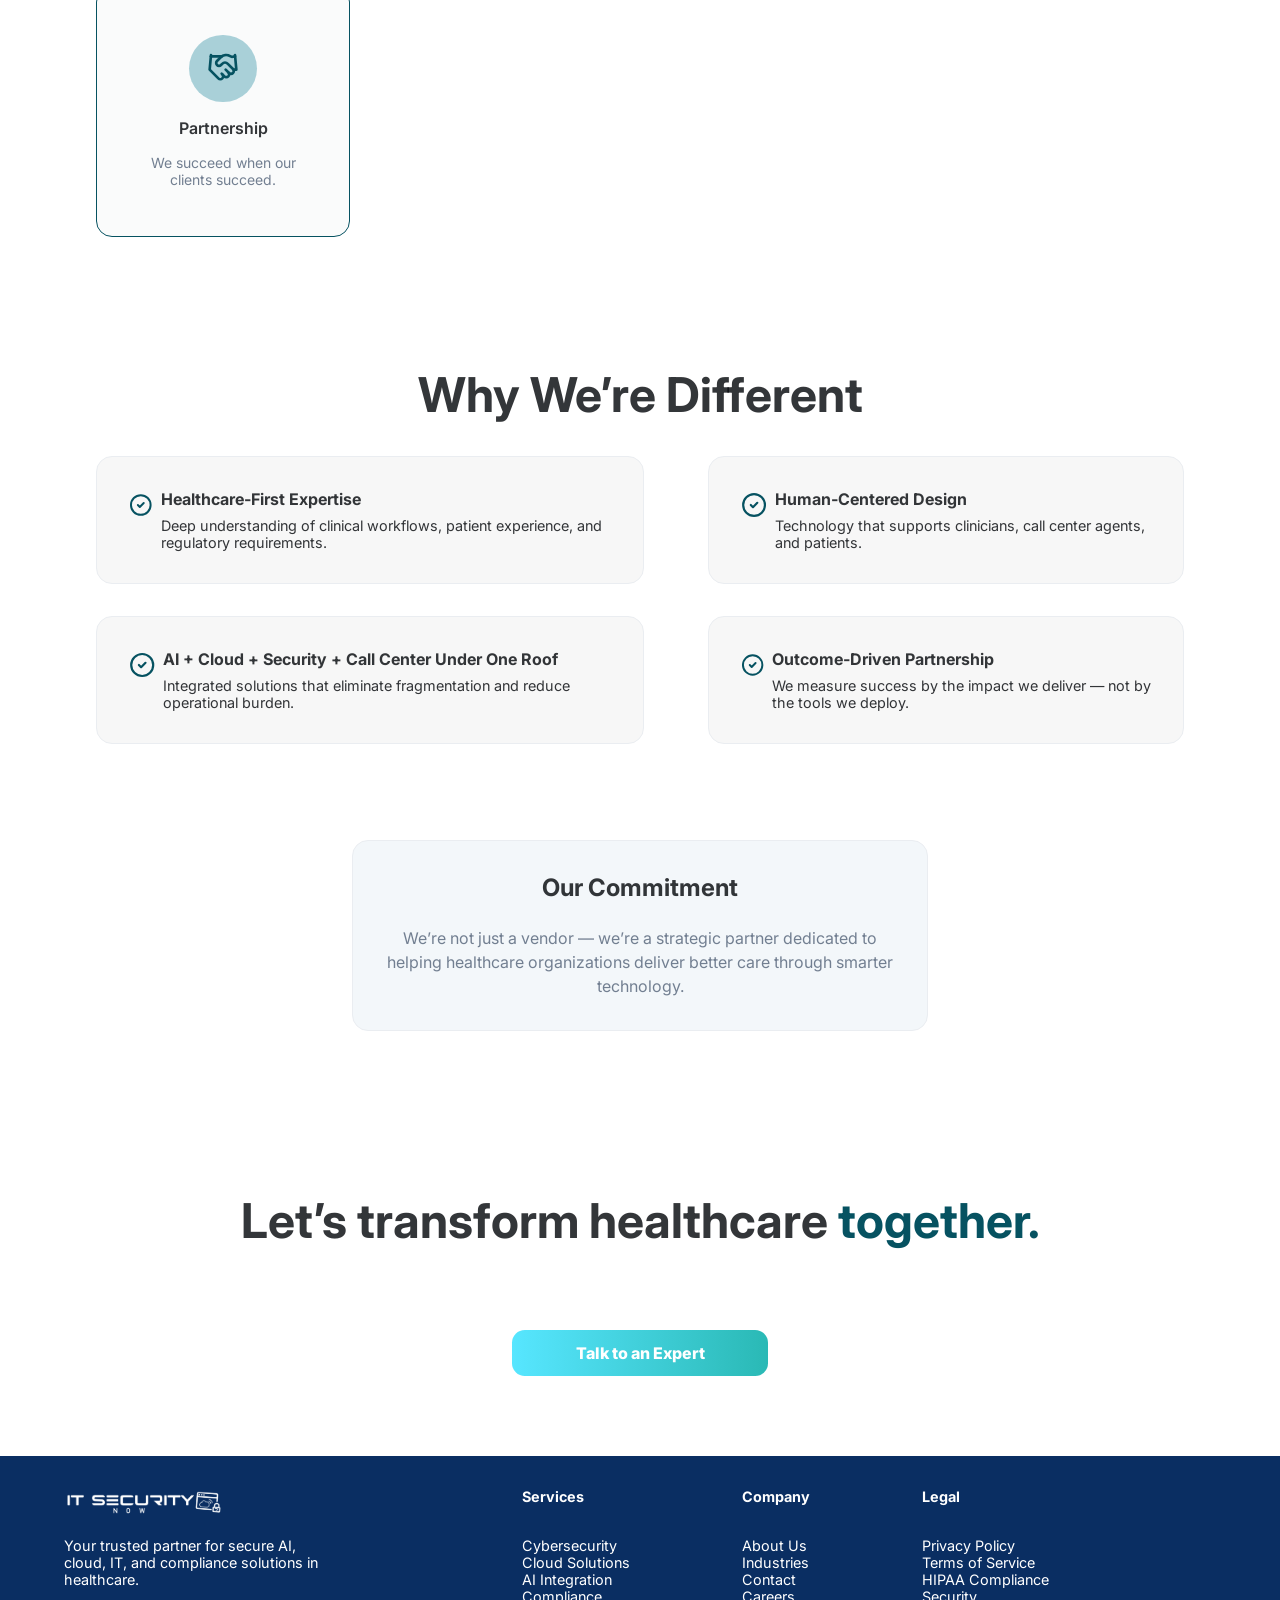
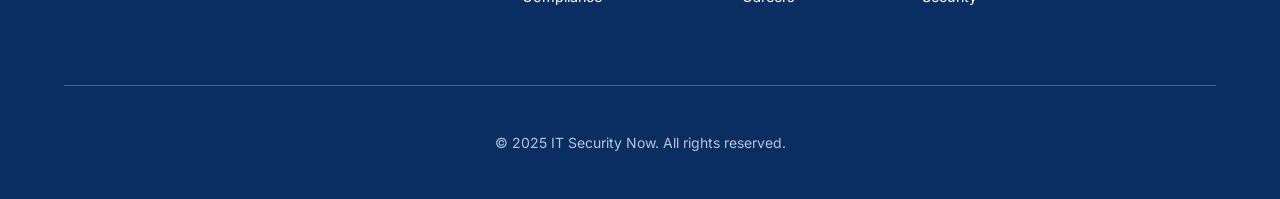
==== commit 83bdf49b: "fixing margin problems at the mobile version" ====
--- a/about.html
+++ b/about.html
@@ -12,10 +12,12 @@
 <body data-theme="light">
     <header>
         <div id="logo">
-            <a href="./index.html"><img src="./assets/OneDrive_1_29-12-2025/ITSECURITYNOW_Logo_V2_Final_Teal Linear.png"
-                    width="350" alt="AVEXLA LOGO"></a>
-        </div>
-        <nav>
+            <a href="https://www.avexla.com"><img
+                    src="./assets/OneDrive_1_29-12-2025/ITSECURITYNOW_Logo_V2_Final_Teal Linear.png" width="350"
+                    alt="AVEXLA LOGO"></a>
+        </div>
+
+        <nav class="desktop-nav">
             <ul>
                 <li><a href="./solutions.html">Solutions</a></li>
                 <li><a href="./about.html">About Us</a></li>
@@ -23,6 +25,15 @@
                 <li><a href="./contact.html">Contact</a></li>
             </ul>
         </nav>
+        <div id="mobile-menu" class="mobile-nav">
+            <button class="close-menu" id="close-menu">&times;</button>
+            <ul>
+                <li><a href="./solutions.html">Solutions</a></li>
+                <li><a href="./about.html">About Us</a></li>
+                <li><a href="./callcenter.html">Call Center Solutions</a></li>
+                <li><a href="./contact.html">Contact</a></li>
+            </ul>
+        </div>
         <div id="nav-buttons">
             <button class="theme-toggle">
                 <!-- sun icon -->
@@ -44,8 +55,9 @@
                     fill="none" stroke="currentColor" stroke-width="2" stroke-linecap="round" stroke-linejoin="round"
                     class="lucide lucide-moon-icon lucide-moon">
                     <path
-                        d="M20.985 12.486a9 9 0 1 1-9.473-9.472c.405-.022.617.46.402.803a6 6 0 0 0 8.268 8.268c.344-.215.825-.004.803.401" />
+                        d="M20.985 12.486a9 9 0 1 1-9.473-9.472c.405-.022.617.46.402.803a6 6 0 0 0 8.268 8.268c.344-.215.825-.004.803.401" />l
                 </svg>
+            <button class="menu-toggle">☰</button>
             </button>
             <button class="primary-button">
                 Get Started
@@ -88,35 +100,71 @@
         <section class="about-tab-cards-container">
             <div class="card">
                 <div class="icon-container">
-                    <svg class="blue-icon" xmlns="http://www.w3.org/2000/svg" width="24" height="24" viewBox="0 0 24 24" fill="none" stroke="currentColor" stroke-width="2" stroke-linecap="round" stroke-linejoin="round" class="lucide lucide-blocks-icon lucide-blocks"><path d="M10 22V7a1 1 0 0 0-1-1H4a2 2 0 0 0-2 2v12a2 2 0 0 0 2 2h12a2 2 0 0 0 2-2v-5a1 1 0 0 0-1-1H2"/><rect x="14" y="2" width="8" height="8" rx="1"/></svg>
+                    <svg class="blue-icon" xmlns="http://www.w3.org/2000/svg" width="24" height="24" viewBox="0 0 24 24"
+                        fill="none" stroke="currentColor" stroke-width="2" stroke-linecap="round"
+                        stroke-linejoin="round" class="lucide lucide-blocks-icon lucide-blocks">
+                        <path
+                            d="M10 22V7a1 1 0 0 0-1-1H4a2 2 0 0 0-2 2v12a2 2 0 0 0 2 2h12a2 2 0 0 0 2-2v-5a1 1 0 0 0-1-1H2" />
+                        <rect x="14" y="2" width="8" height="8" rx="1" />
+                    </svg>
                 </div>
                 <h5>Integrity</h5>
                 <p>Trust is our foundation.</p>
             </div>
             <div class="card">
                 <div class="icon-container">
-                    <svg class="blue-icon" xmlns="http://www.w3.org/2000/svg" width="24" height="24" viewBox="0 0 24 24" fill="none" stroke="currentColor" stroke-width="2" stroke-linecap="round" stroke-linejoin="round" class="lucide lucide-lightbulb-icon lucide-lightbulb"><path d="M15 14c.2-1 .7-1.7 1.5-2.5 1-.9 1.5-2.2 1.5-3.5A6 6 0 0 0 6 8c0 1 .2 2.2 1.5 3.5.7.7 1.3 1.5 1.5 2.5"/><path d="M9 18h6"/><path d="M10 22h4"/></svg>
+                    <svg class="blue-icon" xmlns="http://www.w3.org/2000/svg" width="24" height="24" viewBox="0 0 24 24"
+                        fill="none" stroke="currentColor" stroke-width="2" stroke-linecap="round"
+                        stroke-linejoin="round" class="lucide lucide-lightbulb-icon lucide-lightbulb">
+                        <path
+                            d="M15 14c.2-1 .7-1.7 1.5-2.5 1-.9 1.5-2.2 1.5-3.5A6 6 0 0 0 6 8c0 1 .2 2.2 1.5 3.5.7.7 1.3 1.5 1.5 2.5" />
+                        <path d="M9 18h6" />
+                        <path d="M10 22h4" />
+                    </svg>
                 </div>
                 <h5>Innovation</h5>
                 <p>We push boundaries responsibly.</p>
             </div>
             <div class="card">
                 <div class="icon-container">
-                    <svg class="blue-icon" xmlns="http://www.w3.org/2000/svg" width="24" height="24" viewBox="0 0 24 24" fill="none" stroke="currentColor" stroke-width="2" stroke-linecap="round" stroke-linejoin="round" class="lucide lucide-hand-heart-icon lucide-hand-heart"><path d="M11 14h2a2 2 0 0 0 0-4h-3c-.6 0-1.1.2-1.4.6L3 16"/><path d="m14.45 13.39 5.05-4.694C20.196 8 21 6.85 21 5.75a2.75 2.75 0 0 0-4.797-1.837.276.276 0 0 1-.406 0A2.75 2.75 0 0 0 11 5.75c0 1.2.802 2.248 1.5 2.946L16 11.95"/><path d="m2 15 6 6"/><path d="m7 20 1.6-1.4c.3-.4.8-.6 1.4-.6h4c1.1 0 2.1-.4 2.8-1.2l4.6-4.4a1 1 0 0 0-2.75-2.91"/></svg>
+                    <svg class="blue-icon" xmlns="http://www.w3.org/2000/svg" width="24" height="24" viewBox="0 0 24 24"
+                        fill="none" stroke="currentColor" stroke-width="2" stroke-linecap="round"
+                        stroke-linejoin="round" class="lucide lucide-hand-heart-icon lucide-hand-heart">
+                        <path d="M11 14h2a2 2 0 0 0 0-4h-3c-.6 0-1.1.2-1.4.6L3 16" />
+                        <path
+                            d="m14.45 13.39 5.05-4.694C20.196 8 21 6.85 21 5.75a2.75 2.75 0 0 0-4.797-1.837.276.276 0 0 1-.406 0A2.75 2.75 0 0 0 11 5.75c0 1.2.802 2.248 1.5 2.946L16 11.95" />
+                        <path d="m2 15 6 6" />
+                        <path d="m7 20 1.6-1.4c.3-.4.8-.6 1.4-.6h4c1.1 0 2.1-.4 2.8-1.2l4.6-4.4a1 1 0 0 0-2.75-2.91" />
+                    </svg>
                 </div>
                 <h5>Empathy</h5>
                 <p>People first, always.</p>
             </div>
             <div class="card">
                 <div class="icon-container">
-                    <svg class="blue-icon" xmlns="http://www.w3.org/2000/svg" width="24" height="24" viewBox="0 0 24 24" fill="none" stroke="currentColor" stroke-width="2" stroke-linecap="round" stroke-linejoin="round" class="lucide lucide-lock-keyhole-icon lucide-lock-keyhole"><circle cx="12" cy="16" r="1"/><rect x="3" y="10" width="18" height="12" rx="2"/><path d="M7 10V7a5 5 0 0 1 10 0v3"/></svg>
+                    <svg class="blue-icon" xmlns="http://www.w3.org/2000/svg" width="24" height="24" viewBox="0 0 24 24"
+                        fill="none" stroke="currentColor" stroke-width="2" stroke-linecap="round"
+                        stroke-linejoin="round" class="lucide lucide-lock-keyhole-icon lucide-lock-keyhole">
+                        <circle cx="12" cy="16" r="1" />
+                        <rect x="3" y="10" width="18" height="12" rx="2" />
+                        <path d="M7 10V7a5 5 0 0 1 10 0v3" />
+                    </svg>
                 </div>
                 <h5>Security</h5>
                 <p>Protecting what matters most.</p>
             </div>
             <div class="card">
                 <div class="icon-container">
-                    <svg class="blue-icon" xmlns="http://www.w3.org/2000/svg" width="24" height="24" viewBox="0 0 24 24" fill="none" stroke="currentColor" stroke-width="2" stroke-linecap="round" stroke-linejoin="round" class="lucide lucide-handshake-icon lucide-handshake"><path d="m11 17 2 2a1 1 0 1 0 3-3"/><path d="m14 14 2.5 2.5a1 1 0 1 0 3-3l-3.88-3.88a3 3 0 0 0-4.24 0l-.88.88a1 1 0 1 1-3-3l2.81-2.81a5.79 5.79 0 0 1 7.06-.87l.47.28a2 2 0 0 0 1.42.25L21 4"/><path d="m21 3 1 11h-2"/><path d="M3 3 2 14l6.5 6.5a1 1 0 1 0 3-3"/><path d="M3 4h8"/></svg>
+                    <svg class="blue-icon" xmlns="http://www.w3.org/2000/svg" width="24" height="24" viewBox="0 0 24 24"
+                        fill="none" stroke="currentColor" stroke-width="2" stroke-linecap="round"
+                        stroke-linejoin="round" class="lucide lucide-handshake-icon lucide-handshake">
+                        <path d="m11 17 2 2a1 1 0 1 0 3-3" />
+                        <path
+                            d="m14 14 2.5 2.5a1 1 0 1 0 3-3l-3.88-3.88a3 3 0 0 0-4.24 0l-.88.88a1 1 0 1 1-3-3l2.81-2.81a5.79 5.79 0 0 1 7.06-.87l.47.28a2 2 0 0 0 1.42.25L21 4" />
+                        <path d="m21 3 1 11h-2" />
+                        <path d="M3 3 2 14l6.5 6.5a1 1 0 1 0 3-3" />
+                        <path d="M3 4h8" />
+                    </svg>
                 </div>
                 <h5>Partnership</h5>
                 <p>We succeed when our clients succeed.</p>
@@ -208,14 +256,14 @@
                 <li><a href="">AI Integration</a></li>
                 <li><a href="">Compliance</a></li>
             </ul>
-            <ul>
+            <ul class="links-list">
                 <li><a href=""><b>Company</b></a></li>
                 <li><a href="">About Us</a></li>
                 <li><a href="">Industries</a></li>
                 <li><a href="">Contact</a></li>
                 <li><a href="">Careers</a></li>
             </ul>
-            <ul>
+            <ul class="links-list">
                 <li><a href=""><b>Legal</b></a></li>
                 <li><a href="">Privacy Policy</a></li>
                 <li><a href="">Terms of Service</a></li>
--- a/style.css
+++ b/style.css
@@ -1,4 +1,4 @@
-*{
+* {
     margin: 0;
     padding: 0;
     box-sizing: border-box;
@@ -21,13 +21,13 @@
     --main-text: #727f91;
     --white-text: #FFFFFF;
     --title-text: #000407cc;
-    --light-blue: #9be8ff; 
+    --light-blue: #9be8ff;
     --testimonials-fill: #f3f7fa;
     --why-background: #f7f7f7;
     --blue-icon: #065261;
     --blue-icon-background: #87bfcab2;
     --green-icon: #115e59;
-    --green-icon-background: #6a96969e;   
+    --green-icon-background: #6a96969e;
     --purple-icon: #614369;
     --purple-icon-background: #bba2d391;
     --form-background: #f9fafb;
@@ -65,13 +65,13 @@
     --purple-icon-background: #3d215793;
     --form-background: #081325;
     --footer-copyright: #b6c5da;
-    --footer-border : #b6c5da;
+    --footer-border: #b6c5da;
     --footer-bg: #021024;
     --shadow: #bebebe2e;
     --transparent: transparent;
 }
 
-body{
+body {
     margin: 0;
     padding: 0;
     font-size: 14px;
@@ -92,7 +92,7 @@
     font-size: 1.5rem;
 }
 
-.primary-button{
+.primary-button {
     background-color: var(--button);
     color: var(--white-text);
     border: 0;
@@ -101,16 +101,27 @@
     padding: .8rem 1.1rem;
     margin-top: 5rem;
 }
-.primary-button:hover{
+
+.primary-button:hover {
     background-color: var(--button-hover);
     transform: scale(1.04);
     box-shadow: 0 10px 24px var(--shadow);
     cursor: pointer;
 }
 
-                          /* ---------       HEADER        ---------                       */
-
-header{
+.menu-toggle {
+    display: none;
+    /* Escondido no PC */
+}
+
+.desktop-nav {
+    display: block;
+    /* Mostra no PC */
+}
+
+/* ---------       HEADER        ---------                       */
+
+header {
     background-color: var(--header-bg-color);
     z-index: 1000;
     padding: .8rem 5rem;
@@ -127,85 +138,169 @@
     backdrop-filter: blur(1rem);
 }
 
-#logo{
+.menu-toggle {
+    display: none;
+    font-size: 2rem;
+    background: none;
+    border: none;
+    cursor: pointer;
+    color: var(--title-text);
+}
+
+/* Estilo do Menu Mobile (Overlay) */
+.mobile-nav {
+    position: fixed;
+    top: 0;
+    right: -100%;
+    /* Começa fora da tela */
+    max-width: 50%;
+    height: 100vh;
+    background-color: var(--bg-color);
+    z-index: 2000;
+    display: flex;
+    flex-direction: column;
+    padding: 1.5rem;
+    transition: 0.4s ease;
+    box-shadow: -5px 0 15px var(--shadow);
+}
+
+/* Classe que o JS vai adicionar para abrir */
+.mobile-nav.active {
+    right: 0;
+}
+
+.mobile-nav ul {
+    display: flex;
+    flex-direction: column;
+    margin-top: 3rem;
+    gap: 1.5rem;
+    list-style: none;
+}
+
+.mobile-nav ul li {
+    font-size: 1.5rem;
+    text-align: left;
+}
+
+.mobile-nav ul li a {
+    display: block;
+    /* Faz o link ocupar a linha toda para facilitar o clique */
+    padding: 1rem 1.5rem;
+    font-size: 1.1rem;
+    font-weight: 500;
+    color: var(--menu-links);
+    border-radius: 0.5rem;
+    /* Arredonda os cantos para o efeito de hover */
+    transition: all 0.3s ease;
+    text-align: left;
+}
+
+.close-menu {
+    align-self: flex-end;
+    background: none;
+    border: none;
+    font-size: 3rem;
+    color: var(--title-text);
+    cursor: pointer;
+}
+
+#logo {
     display: flex;
     flex-direction: row;
     align-items: center;
 }
-.logo-icon{
+
+.logo-icon {
     width: 2rem;
     height: 2rem;
     stroke: var(--logo-text);
 }
-#logo p{
+
+#logo p {
     margin-left: 1rem;
     font-size: 1.3rem;
     font-weight: 800;
 }
 
-nav ul{
+#logo img {
+    max-width: 100%;
+    height: auto;
+}
+
+nav {
+    display: block;
+}
+
+nav ul {
     display: flex;
     flex-direction: row;
-    justify-content: space-between;
-}
-
-nav ul li{
+    justify-content: space-evenly;
+}
+
+nav ul li {
     list-style: none;
     font-family: 'Inter';
     font-size: .9rem;
-    padding:  .08rem 2rem;
-}
-nav ul li a:hover{
+    padding: .08rem 2rem;
+}
+
+nav ul li a:hover {
     color: var(--button-hover);
 }
 
-a{
+a {
     text-decoration: none;
     color: var(--menu-links);
 }
-.theme-toggle{
+
+.theme-toggle {
     background-color: var(--form-background);
     border: none;
     border-radius: .5rem;
     padding: .3rem;
 }
-.theme-toggle:hover{
+
+.theme-toggle:hover {
     background-color: var(--main-text);
     cursor: pointer;
 }
+
 .icon-sun {
-  display: block;
-  color: var(--title-text);
+    display: block;
+    color: var(--title-text);
 }
 
 .icon-moon {
-  display: none;
-  color: var(--white-text);
+    display: none;
+    color: var(--white-text);
 }
 
 [data-theme="light"] .icon-sun {
-  display: block;
-}
+    display: block;
+}
+
 [data-theme="dark"] .icon-moon {
-  display: none;
+    display: none;
 }
 
 [data-theme="dark"] .icon-moon {
-  display: block;
-}
+    display: block;
+}
+
 [data-theme="dark"] .icon-sun {
-  display: none;
-}
-
-
-#nav-buttons{
+    display: none;
+}
+
+
+#nav-buttons {
     display: flex;
     align-items: center;
     gap: 1.5rem;
 }
-                                                                                                 /* BANNER */
-
-#banner{
+
+/* BANNER */
+
+#banner {
     position: relative;
     min-height: 100vh;
     display: flex;
@@ -218,6 +313,7 @@
     background-position: center;
     padding-bottom: 5rem;
 }
+
 #banner::after {
     content: '';
     position: absolute;
@@ -225,12 +321,14 @@
     background: var(--gradient);
     z-index: 1;
 }
-.banner-content{
+
+.banner-content {
     margin-top: 2rem;
     position: relative;
     z-index: 3;
 }
-.credential{
+
+.credential {
     margin: 10rem auto 0;
     display: flex;
     align-items: center;
@@ -243,14 +341,16 @@
     color: var(--light-blue);
     gap: .5rem;
 }
-#banner h3{
+
+#banner h3 {
     max-width: 50rem;
     margin: 1rem auto 0;
     color: var(--white-text);
     font-weight: 300;
     line-height: 1.6;
     font-size: 1.5rem;
-} 
+}
+
 .banner-wave {
     position: absolute;
     bottom: 0;
@@ -259,17 +359,20 @@
     height: 120px;
     z-index: 2;
 }
+
 .banner-wave path {
-  fill: var(--bg-color);
-}
-.banner-buttons{
-    margin: 1rem 0 4rem 0; 
+    fill: var(--bg-color);
+}
+
+.banner-buttons {
+    margin: 1rem 0 4rem 0;
     padding: 0;
     display: flex;
     flex-direction: row;
     align-items: center;
 }
-#schedule-button{
+
+#schedule-button {
     background-color: var(--button);
     color: var(--white-text);
     border: 0;
@@ -281,51 +384,62 @@
     display: flex;
     align-items: center;
 }
-#schedule-button:hover{
+
+#schedule-button:hover {
     background-color: var(--button-hover);
     transform: scale(1.04);
     box-shadow: 0 10px 24px var(--shadow);
     cursor: pointer;
 }
-                                                        /* MAIN */
-                                                        /* ABOUT */
-
-#about{
+
+/* MAIN */
+/* ABOUT */
+
+#about {
     font-size: 2rem;
     text-align: center;
 }
-#about h2{
+
+#about h2 {
     margin-bottom: 1rem;
     color: var(--title-text);
 }
-#about span{
+
+#about span {
     color: var(--blue-icon);
 }
-#about p{
+
+#about p {
     font-size: 1.05rem;
     line-height: 1.7rem;
     color: var(--menu-links);
 }
-.text-container{
-    padding: 5rem 30rem 1rem;
-}
-
-#main-title{
+
+.text-container {
+    padding: 5rem 20rem 1rem;
+    text-align: center;
+    font-size: 2rem;
+}
+
+#main-title {
     color: var(--white-text);
     font-weight: 800;
     font-size: 5rem;
 }
+
 #main-title span {
-  background: var(--button-gradient);
-  -webkit-background-clip: text;
-  background-clip: text;
-  color: var(--transparent);
-}
-.banner-content h3{
+    background: var(--button-gradient);
+    -webkit-background-clip: text;
+    background-clip: text;
+    color: var(--transparent);
+}
+
+.banner-content h3 {
     color: var(--white-text);
     font-weight: 300;
 }
-.cards-container{
+
+.cards-container {
     width: 100%;
     padding: 2rem 4rem 3rem;
     display: grid;
@@ -334,7 +448,8 @@
     gap: 1.5rem;
     justify-content: center;
 }
-.secondary-button{
+
+.secondary-button {
     background-color: var(--transparent);
     border: 0.01rem solid var(--main-text);
     border-radius: .8rem;
@@ -346,53 +461,62 @@
     padding: .9rem 3rem;
     margin-top: 0rem;
 }
-.secondary-button:hover{
+
+.secondary-button:hover {
     cursor: pointer;
     background-color: var(--secondary-button-hover);
 }
-.card{
+
+.card {
     background-color: var(--cards-fill);
-    padding:  3rem;
+    padding: 3rem;
     border: 0.0001rem solid var(--blue-icon);
     border-radius: 1rem;
     text-align: center;
     max-width: 20rem;
-    transition: 
+    transition:
         transform 0.7s ease,
         box-shadow 0.2s ease;
 }
-.card:hover{
+
+.card:hover {
     transform: scale(1.02);
     box-shadow: 0 10px 24px var(--shadow);
     cursor: pointer;
 }
-.card h5{
+
+.card h5 {
     margin-top: 1rem;
     font-size: 1rem;
     font-weight: 600;
     color: var(--title-text);
 }
-.card ul{
+
+.card ul {
     margin-top: 1rem;
     font-size: .9rem;
     color: var(--main-text);
     line-height: 1.2rem;
 }
-.card ul li{
+
+.card ul li {
     text-align: left;
 }
-.card p{
+
+.card p {
     color: var(--main-text);
     margin-top: 1rem;
 }
-.icon-container{
+
+.icon-container {
     background-color: var(--blue-icon-background);
     width: 4.2rem;
     padding: 1rem;
     border-radius: 5rem;
     margin: auto;
 }
-.primary-button{
+
+.primary-button {
     background-color: var(--button);
     color: var(--white-text);
     border: 0;
@@ -403,15 +527,17 @@
     margin: auto;
     display: flex;
 }
-.primary-button:hover{
+
+.primary-button:hover {
     background-color: var(--button-hover);
     transform: scale(1.04);
     box-shadow: 0 10px 24px var(--shadow);
     cursor: pointer;
 }
-                                                                  /* TESTIMONIALS */
-
-.testimonials{
+
+/* TESTIMONIALS */
+
+.testimonials {
     margin: 4rem 22rem 5rem;
     background-color: var(--testimonials-fill);
     border: 0.01rem solid var(--border);
@@ -419,47 +545,55 @@
     padding: 2rem;
     text-align: center;
 }
-.testimonials h4{
+
+.testimonials h4 {
     font-size: 1.4rem;
     font-weight: 600;
     color: var(--title-text);
 }
-.testimonials h3{
-    color: var(--title-text);
-}
-.testimonials p{
+
+.testimonials h3 {
+    color: var(--title-text);
+}
+
+.testimonials p {
     font-size: 1rem;
     margin-top: 1.5rem;
     color: var(--main-text);
     line-height: 1.5rem;
 }
 
-                                                        /* SOLUTIONS */
-
-#solutions{
+/* SOLUTIONS */
+
+#solutions {
     font-size: 2rem;
     text-align: center;
 }
-#solutions h2{
+
+#solutions h2 {
     margin-bottom: 1rem;
     color: var(--title-text);
 }
-#solutions p{
+
+#solutions p {
     font-size: 1.05rem;
     line-height: 1.7rem;
     color: var(--menu-links);
 }
-#solutions .text-container span{
+
+#solutions .text-container span {
     color: var(--blue-icon)
 }
-.cards2-container{
+
+.cards2-container {
     display: grid;
     grid-template-columns: 1fr 1fr 1fr;
     width: 100%;
     padding: 4rem;
     gap: 1.5rem;
 }
-.icon-container-start-alignment{
+
+.icon-container-start-alignment {
     background-color: var(--blue-icon-background);
     display: flex;
     align-self: center;
@@ -467,36 +601,42 @@
     padding: 1rem;
     border-radius: 4rem;
 }
-.card2{
+
+.card2 {
     background-color: var(--cards-fill);
     padding: 2rem;
     border: 0.0001rem solid var(--blue-icon);
     border-radius: 1rem;
     text-align: start;
-        transition: 
+    transition:
         transform 0.7s ease,
         box-shadow 0.2s ease;
 }
-.card2:hover{
+
+.card2:hover {
     transform: scale(1.02);
     box-shadow: 0 10px 24px var(--shadow);
     cursor: pointer;
 }
-.card2:last-child{
+
+.card2:last-child {
     grid-column: 2;
 }
-.card2 h5{
+
+.card2 h5 {
     margin-top: 1rem;
     font-size: 1rem;
     font-weight: 600;
     color: var(--title-text);
 }
-.card2 p{
+
+.card2 p {
     margin-top: 1rem;
     font-size: .9rem;
     color: var(--main-text);
 }
-.cards3-container{
+
+.cards3-container {
     width: 75%;
     padding: 1rem 4rem 3rem;
     display: grid;
@@ -505,48 +645,56 @@
     gap: 1.5rem;
     justify-content: center;
 }
-                                                          /* WHY */
-
-.reasons-why{
+
+/* WHY */
+
+.reasons-why {
     display: flex;
     flex-direction: row;
     align-items: center;
     padding: 4rem;
     gap: 4rem;
 }
-#why{
+
+#why {
     display: flex;
     flex-direction: column;
     width: 60%;
     font-size: 2rem
 }
-#why h2{
+
+#why h2 {
     margin-bottom: 1rem;
     color: var(--title-text);
 }
-#why span { 
+
+#why span {
     color: var(--blue-icon);
 }
-#why p{
+
+#why p {
     margin-top: 1rem;
     font-size: 1.05rem;
     line-height: 1.7rem;
     color: var(--menu-links);
 }
-#reasons ul{
+
+#reasons ul {
     display: flex;
     flex-direction: column;
     margin-left: 3rem;
     gap: 1.5rem;
 
 }
-.green-check{
+
+.green-check {
     stroke: var(--green-icon);
     margin-right: 1rem;
     width: .7rem;
     height: .7rem;
 }
-.list{
+
+.list {
     display: flex;
     flex-direction: row;
     background: var(--why-background);
@@ -555,34 +703,37 @@
     list-style-type: none;
     gap: .5rem;
     padding: 1.5rem;
-        transition: 
+    transition:
         transform 0.7s ease,
         box-shadow 0.2s ease;
 }
-.list:hover{
+
+.list:hover {
     transform: scale(1.02);
     box-shadow: 0 10px 24px var(--shadow);
     cursor: pointer;
 }
-.list h6{
+
+.list h6 {
     font-size: 1.05rem;
     margin-bottom: .6rem;
     font-weight: 600;
     color: var(--title-text);
 }
-.list p{
+
+.list p {
     color: var(--main-text);
 }
 
-.reasons-icon{
+.reasons-icon {
     width: 2rem;
     height: 2rem;
     stroke: var(--blue-icon);
 }
 
-                                                    /* HEALTHCARE INDUSTRY FOCUS */
-
-#focus{
+/* HEALTHCARE INDUSTRY FOCUS */
+
+#focus {
     display: flex;
     flex-direction: column;
     text-align: center;
@@ -590,20 +741,24 @@
     margin-bottom: 0;
     padding: 5rem 32rem;
 }
-#focus h2{
+
+#focus h2 {
     margin-bottom: 1rem;
     color: var(--title-text);
 }
-#focus p{
+
+#focus p {
     margin-top: 1rem;
     font-size: 1.05rem;
     line-height: 1.7rem;
     color: var(--menu-links);
 }
-#focus span{
-    color:var(--blue-icon);
-}
-.blue-icon-container{
+
+#focus span {
+    color: var(--blue-icon);
+}
+
+.blue-icon-container {
     background-color: var(--blue-icon-background);
     width: 4.2rem;
     padding: 1rem;
@@ -611,54 +766,64 @@
     margin: auto;
 }
 
-.blue-icon{
+.blue-icon {
     width: 2rem;
     height: 2rem;
     stroke: var(--blue-icon);
 }
-.green-icon{
+
+.green-icon {
     width: 2rem;
     height: 2rem;
     stroke: var(--green-icon);
 }
-.purple-icon{
+
+.purple-icon {
     width: 2rem;
     height: 2rem;
-    stroke: var(--purple-icon); 
-}
-                                                        /* FORM */
-
-.form-title{
+    stroke: var(--purple-icon);
+}
+
+/* FORM */
+
+.form-title {
     text-align: center;
     font-size: 2rem;
-}
-.form-title h2{
+    padding: 5rem 20rem 1rem;
+}
+
+.form-title h2 {
     margin-bottom: 1rem;
     color: var(--title-text);
 }
-.form-title span{
+
+.form-title span {
     color: var(--blue-icon);
 }
-.form-title p{
+
+.form-title p {
     margin-top: 1rem;
     font-size: 1.05rem;
     line-height: 1.7rem;
     color: var(--menu-links);
 }
-.form-container{
+
+.form-container {
     width: 57%;
-    padding: 0 2rem 4rem 10rem;
+    padding: 0 2rem 4rem 5rem;
     margin-top: 5rem;
     display: flex;
     flex-direction: row;
 }
-.form-area{
+
+.form-area {
     width: 100%;
-    padding:  2rem 4rem 4rem;
+    padding: 2rem 4rem 4rem;
     display: flex;
     flex-direction: row;
 }
-form{
+
+form {
     display: flex;
     flex-direction: column;
     align-items: start;
@@ -670,33 +835,38 @@
     border: 0.01rem solid var(--border);
     border-radius: .6rem;
 }
-.input{
+
+.input {
     display: flex;
     flex-direction: column;
     align-items: start;
     margin-bottom: 2rem;
     color: var(--title-text);
-}    
-.blank{
+}
+
+.blank {
     margin-top: 1rem;
     border: 0.01rem solid var(--border);
     width: 33rem;
     height: 2rem;
     border-radius: .6rem;
 }
-#msg-blank{
+
+#msg-blank {
     margin-top: 1rem;
     border: 0.01rem solid var(--border);
     width: 33rem;
     height: 9rem;
     border-radius: .6rem;
 }
-.form-button{
+
+.form-button {
     gap: 1rem;
     display: flex;
     flex-direction: row;
 }
-.form-button button{
+
+.form-button button {
     background: var(--button-gradient);
     color: var(--white-text);
     display: block;
@@ -709,15 +879,17 @@
     margin: auto;
     gap: 1rem;
     width: 16rem;
-    transition: 
+    transition:
         transform 0.2s ease,
         box-shadow 0.2s ease;
 }
-.form-button button:hover{
+
+.form-button button:hover {
     transform: scale(1.04);
     box-shadow: 0 10px 24px var(--shadow);
 }
-aside{
+
+aside {
     display: flex;
     flex-direction: column;
     text-align: start;
@@ -725,58 +897,68 @@
     margin: 5rem 2rem;
     color: var(--title-text);
 }
-.contact li{
+
+.contact li {
     display: flex;
     flex-direction: row;
     gap: 1rem;
     margin-bottom: 2rem;
 }
-#mail-icon svg{
+
+#mail-icon svg {
     width: 1.5rem;
     height: 1.5rem;
     color: var(--blue-icon);
 }
-#mail-icon{
+
+#mail-icon {
     background-color: var(--blue-icon-background);
     width: 3rem;
     height: 3rem;
     padding: .75rem;
     border-radius: .5rem;
 }
-#phone-icon svg{
+
+#phone-icon svg {
     width: 1.5rem;
     height: 1.5rem;
     color: var(--purple-icon);
 }
-#phone-icon{
+
+#phone-icon {
     background-color: var(--purple-icon-background);
     width: 3rem;
     height: 3rem;
     padding: .75rem;
     border-radius: .5rem;
 }
-#pin-icon svg{
+
+#pin-icon svg {
     width: 1.5rem;
     height: 1.5rem;
     color: var(--green-icon)
 }
-#pin-icon{
+
+#pin-icon {
     background-color: var(--green-icon-background);
     width: 3rem;
     height: 3rem;
     padding: .75rem;
     border-radius: .5rem;
 }
-.contact h6{
+
+.contact h6 {
     font-size: 1rem;
     color: var(--title-text);
 }
-.contact p{
+
+.contact p {
     font-size: .9rem;
     margin-top: .3rem;
     color: var(--title-text);
 }
-.partnering{
+
+.partnering {
     align-items: start;
     background-color: var(--blue-icon-background);
     border: 0.01 solid var(--border);
@@ -784,33 +966,39 @@
     padding: 3rem 3rem 3rem .7rem;
     margin-top: 2rem;
 }
-.partnering h5{
+
+.partnering h5 {
     margin: 0 0 1.5rem 2rem;
     font-size: 1rem;
 }
-.partnering ul{
+
+.partnering ul {
     list-style-type: none;
     font-size: .8rem;
     padding-left: 2rem;
     line-height: 1.2rem;
 }
-                                                        /* FOOTER */
-footer{
+
+/* FOOTER */
+footer {
     background-color: var(--footer-bg);
 }
 
-footer a{
+footer a {
     color: var(--white-text);
 }
-.white-logo{
+
+.white-logo {
     width: 10rem;
     margin-bottom: 1rem;
-}                                                      
-.logo-area{
+}
+
+.logo-area {
     width: 30%;
     padding-right: 5rem;
 }
-.links{
+
+.links {
     background-color: var(--footer-bg);
     font-size: .9rem;
     padding: 2rem 4rem;
@@ -819,23 +1007,28 @@
     color: var(--white-text);
     gap: 7rem;
 }
-.links ul{
+
+.links ul {
     display: flex;
     flex-direction: column;
     list-style-type: none;
 }
-.links li:first-child{
+
+.links li:first-child {
     margin-bottom: 2rem;
 }
-.links-list{
+
+.links-list {
     display: flex;
     flex-direction: row;
     justify-content: space-evenly;
 }
+
 .copyright {
     background-color: var(--footer-bg);
     padding: 3rem 4rem;
 }
+
 .copyright-inner {
     border-top: 0.01rem solid var(--footer-border);
     padding-top: 3rem;
@@ -843,58 +1036,67 @@
     color: var(--footer-copyright);
 }
 
-                                                            /* TAB */
-
-.about-us-tab{
+/* TAB */
+
+.about-us-tab {
     margin-top: 5rem;
 }
-.company-mission{
+
+.company-mission {
     background-color: var(--testimonials-fill);
     border: 0.01rem solid var(--border);
     border-radius: 1rem;
     width: 100%;
     padding: 2rem;
 }
-#mission-container{
+
+#mission-container {
     display: flex;
     flex-direction: row;
     gap: 3rem;
-    margin:  0 10rem;
-}
-.about-us-tab h2{
+    margin: 0 10rem;
+}
+
+.about-us-tab h2 {
     margin-top: 5rem;
     color: var(--title-text);
     text-align: center;
 }
-.about-us-tab h3{
+
+.about-us-tab h3 {
     color: var(--title-text);
     margin: 2rem 3rem 0;
     text-align: center;
 }
-.about-us-tab p{
+
+.about-us-tab p {
     color: var(--main-text);
     font-size: 1.05rem;
     margin: 1rem 2rem;
     text-align: center;
 }
-.our-story{
+
+.our-story {
     color: var(--title-text);
     text-align: center;
     padding: 5rem 11rem 0;
 }
-.our-story p{
+
+.our-story p {
     color: var(--main-text);
     font-size: 1.3rem;
     margin: 4rem 2rem 0;
     text-align: center;
     line-height: 2rem;
 }
-.our-story span{
+
+.our-story span {
     color: var(--blue-icon);
 }
-.about-tab-cards-container{
+
+.about-tab-cards-container {
     width: 100%;
-    padding: 2rem 6rem 3rem;
+    padding: 0rem 6rem 3rem;
     display: grid;
     grid-template-columns: repeat(auto-fit, minmax(12.70rem, 1fr));
     flex-direction: row;
@@ -902,33 +1104,39 @@
     gap: 1.5rem;
     justify-content: center;
 }
-.why-list{
+
+.why-list {
     display: flex;
     flex-direction: row;
-}
-.why-list-item{
+    padding: 0 4rem;
+}
+
+.why-list-item {
     display: flex;
     flex-direction: row;
     background: var(--why-background);
-    color: var(--title-text );
+    color: var(--title-text);
     border: 0.0001rem solid var(--border);
     border-radius: 1rem;
     margin: 2rem;
     list-style-type: none;
     gap: .5rem;
     padding: 2rem;
-        transition: 
+    transition:
         transform 0.7s ease,
         box-shadow 0.2s ease;
 }
-.why-list-item li h6{
+
+.why-list-item li h6 {
     font-size: 1rem;
 }
-.why-list-item li p{
+
+.why-list-item li p {
     font-size: .9rem;
     margin-top: .5rem;
 }
-.cta-button{
+
+.cta-button {
     background: var(--button-gradient);
     color: var(--white-text);
     display: block;
@@ -941,65 +1149,76 @@
     margin: 5rem auto;
     gap: 1rem;
     width: 16rem;
-    transition: 
+    transition:
         transform 0.2s ease,
         box-shadow 0.2s ease;
 }
-.cta-button:hover{
+
+.cta-button:hover {
     transform: scale(1.04);
     box-shadow: 0 10px 24px var(--shadow);
 }
 
-                                                    /* SOLUTIONS */
-
-.solutions-tab-title{
+/* SOLUTIONS */
+
+.solutions-tab-title {
     padding: 0 10rem;
 }
-.solutions-tab-title span{
+
+.solutions-tab-title span {
     color: var(--blue-icon);
 }
-.solutions-tab-title h2{
+
+.solutions-tab-title h2 {
     margin-top: 9rem;
     color: var(--title-text);
     text-align: center;
 }
-.solutions-tab-title p{
+
+.solutions-tab-title p {
     color: var(--main-text);
     font-size: 1.2rem;
     margin: 1rem 2rem;
     text-align: center;
 }
-.solutions-tab h2{
+
+.solutions-tab h2 {
     margin-top: 2rem;
     color: var(--title-text);
     text-align: center;
 }
-.solutions-tab h3{
+
+.solutions-tab h3 {
     color: var(--title-text);
     margin: 2rem 3rem 0;
     text-align: center;
 }
-.solutions-tab p{
+
+.solutions-tab p {
     color: var(--main-text);
     font-size: 1.05rem;
     margin: 1rem 2rem;
     text-align: center;
 }
-.solutions-tab span{
+
+.solutions-tab span {
     color: var(--blue-icon);
 }
-.solutions-tab-card ul{
+
+.solutions-tab-card ul {
     color: var(--main-text);
     margin: 2rem auto;
     text-align: start;
     line-height: 1.5rem;
     padding: 0 6rem;
 }
-.solutions-tab-card h3{
-    color: var(--title-text);
-    text-align: center;
-}
-.solutions-tab-card{
+
+.solutions-tab-card h3 {
+    color: var(--title-text);
+    text-align: center;
+}
+
+.solutions-tab-card {
     background-color: var(--cards-fill);
     padding: 2rem 0;
     border: 0.0001rem solid var(--blue-icon);
@@ -1007,61 +1226,71 @@
     font-size: 1rem;
     margin: 3rem auto 0;
     max-width: 27rem;
-    transition: 
+    transition:
         transform 0.7s ease,
         box-shadow 0.2s ease;
 }
 
-                                                            /* CALL CENTER */
-
-.callcenter-tab-title{
+/* CALL CENTER */
+
+.callcenter-tab-title {
     padding: 0 10rem;
 }
-.callcenter-tab-title span{
+
+.callcenter-tab-title span {
     color: var(--blue-icon);
 }
-.callcenter-tab-title h2{
+
+.callcenter-tab-title h2 {
     margin-top: 9rem;
     color: var(--title-text);
     text-align: center;
 }
-.callcenter-tab-title p{
+
+.callcenter-tab-title p {
     color: var(--main-text);
     font-size: 1.2rem;
     margin: 1rem 2rem;
     text-align: center;
 }
-.callcenter-tab h2{
+
+.callcenter-tab h2 {
     margin-top: 4rem;
     color: var(--title-text);
     text-align: center;
 }
-.callcenter-tab h3{
+
+.callcenter-tab h3 {
     color: var(--title-text);
     margin: 2rem 3rem 0;
     text-align: center;
 }
-.callcenter-tab p{
+
+.callcenter-tab p {
     color: var(--main-text);
     font-size: 1.05rem;
     margin: 4rem 2rem;
     text-align: center;
 }
-.callcenter-tab span{
+
+.callcenter-tab span {
     color: var(--blue-icon);
 }
-.callcenter-tab-card ul{
+
+.callcenter-tab-card ul {
     color: var(--main-text);
     margin: 2rem auto;
     text-align: start;
     line-height: 1.5rem;
     padding: 0 6rem;
 }
-.callcenter-tab-card h3{
-    color: var(--title-text);
-    text-align: center;
-}
-.callcenter-tab-card{
+
+.callcenter-tab-card h3 {
+    color: var(--title-text);
+    text-align: center;
+}
+
+.callcenter-tab-card {
     background-color: var(--cards-fill);
     padding: 2rem 0;
     border: 0.0001rem solid var(--blue-icon);
@@ -1069,11 +1298,12 @@
     font-size: 1rem;
     margin: 3rem auto 0;
     max-width: 27rem;
-    transition: 
+    transition:
         transform 0.7s ease,
         box-shadow 0.2s ease;
 }
-.callcenter-tab-cards-container{
+
+.callcenter-tab-cards-container {
     width: 80%;
     padding: 2rem 6rem 3rem;
     display: grid;
@@ -1083,23 +1313,25 @@
     gap: 1.5rem;
 }
 
-                                                            /* CONTACT */
-
-.form-tab-container{
+/* CONTACT */
+
+.form-tab-container {
     width: 57%;
     padding: 0 7rem 0 5rem;
     margin: 12rem auto;
     display: flex;
     flex-direction: row;
 }
-.contact-tab{
+
+.contact-tab {
     display: flex;
     flex-direction: row;
     gap: 1rem;
     margin-bottom: 2rem;
     color: var(--title-text);
 }
-.contact-tab-button button{
+
+.contact-tab-button button {
     background: var(--button-gradient);
     color: var(--white-text);
     display: block;
@@ -1111,11 +1343,1027 @@
     cursor: pointer;
     margin: auto;
     width: 33rem;
-    transition: 
+    transition:
         transform 0.2s ease,
         box-shadow 0.2s ease;
 }
-.contact-tab-button button:hover{
+
+.contact-tab-button button:hover {
     transform: scale(1.04);
     box-shadow: 0 10px 24px var(--shadow);
 }
+
+/* Isso garante que o card ocupe 100% da altura da linha do grid */
+.card,
+.card2,
+.solutions-tab-card,
+.callcenter-tab-card {
+    display: flex;
+    flex-direction: column;
+    height: 100%;
+    /* Opcional: se quiser que o botão ou link fique sempre no rodapé do card */
+    justify-content: space-between;
+}
+
+.menu-toggle {
+    display: none;
+    /* Escondido no PC */
+}
+
+.desktop-nav {
+    display: block;
+}
+
+
+/* RESPONSIVITY */
+
+@media (min-width: 320px) and (max-width: 768px) {
+
+    html,
+    body {
+        max-width: 100% !important;
+        overflow-x: hidden !important;
+        /* Impede a rolagem lateral */
+        position: relative;
+    }
+
+    * {
+        box-sizing: border-box !important;
+        /* Garante que padding não aumente o tamanho dos objetos */
+    }
+    
+    main{
+        margin: 0 1rem;
+    }
+
+    footer{
+        margin: -2rem;
+    }
+
+    section,
+    div {
+        margin: 0 auto;
+        text-align: center;
+    }
+
+    /* ✅ TIPOGRAFIA PROPORCIONAL */
+    h1 {
+        font-size: 2.2rem !important;
+        line-height: 1.2;
+    }
+
+    h2 {
+        font-size: 1.8rem !important;
+        line-height: 1.3;
+    }
+
+    h3 {
+        font-size: 1.3rem !important;
+    }
+
+    h4 {
+        font-size: 1.1rem !important;
+    }
+
+    h5 {
+        font-size: 1rem !important;
+    }
+
+    p,
+    li,
+    a {
+        font-size: 0.95rem !important;
+        line-height: 1.5;
+    }
+
+    /* HEADER */
+    header {
+        padding: .8rem 1rem;
+        width: 100%;
+        box-sizing: border-box;
+    }
+
+    nav {
+        display: none;
+    }
+
+    #nav-buttons>.primary-button {
+        display: none;
+    }
+
+    #logo {
+        max-width: 50%;
+        /* Aumentei um pouco para não sumir */
+        margin-left: 0;
+    }
+
+    .banner-buttons {
+        gap: .5rem;
+        margin: 1rem auto;
+    }
+
+    .credential {
+        margin-top: 6rem;
+    }
+
+    #schedule-button {
+        margin: 0;
+        font-size: .9rem;
+        padding: .8rem 1rem;
+    }
+
+    .banner-buttons>.secondary-button {
+        margin: 0;
+        font-size: .9rem;
+        padding: .8rem 1rem;
+    }
+
+    #banner>h3 {
+        padding: 0 2rem;
+    }
+
+    .solutions-tab-card li,
+    .callcenter-tab-card li {
+        font-size: 0.85rem !important;
+        /* Diminuir um pouco a letra ajuda no card menor */
+        word-break: break-word !important;
+    }
+
+    /* ✅ IGUALANDO O VISUAL DOS CARDS 2 AO DOS CARDS 1 */
+    .card2 {
+        padding: 3rem !important;
+        /* Mesma folga interna do .card */
+        text-align: center !important;
+        /* Centraliza o texto que estava na esquerda */
+        min-height: auto !important;
+    }
+
+    /* Centraliza o ícone do card 2 e remove o alinhamento 'start' */
+    .icon-container-start-alignment {
+        margin: 0 auto 1.5rem !important;
+        display: flex !important;
+        justify-content: center !important;
+        align-items: center !important;
+    }
+
+    /* Garante que o texto dentro do card 2 não fique alinhado à esquerda */
+    .card2 h5,
+    .card2 p {
+        text-align: center !important;
+    }
+
+    /* Ajusta o espaçamento do container para bater com o de cima */
+    .cards2-container {
+        padding: 2rem 1.5rem !important;
+        margin-top: 0 !important;
+    }
+
+    /* ✅ TEXTOS E SEÇÕES */
+    .text-container,
+    #focus, #solutions,
+    .form-title,
+    .solutions-tab-title,
+    .callcenter-tab-title,
+    .our-story {
+        padding: .8rem .8rem !important;
+        width: 100%;
+    }
+
+    /* 🔥 CONTAINERS LIMPOS */
+    .cards-container,
+    .cards2-container,
+    .cards3-container,
+    .about-tab-cards-container,
+    .solutions-tab-cards-container,
+    .callcenter-tab-cards-container {
+        display: grid !important;
+        grid-template-columns: 1fr !important;
+        gap: 1.5rem;
+        padding: 2rem 1.2rem !important; 
+        width: 100% !important;
+        box-sizing: border-box;
+        padding-left: 1rem !important;
+        padding-right: 1rem !important;
+    }
+
+
+    /* 🔥 TODOS OS CARDS IGUAIS */
+    .card,
+    .card2,
+    .solutions-tab-card,
+    .callcenter-tab-card,
+    .about-tab-card {
+        width: 100% !important;
+        max-width: 100% !important;
+        margin: 0 auto !important;
+        padding: 1.5rem !important;
+        box-sizing: border-box;
+    }
+
+    /* 🔥 REMOVE AJUSTES DE DESKTOP */
+    .card2:last-child,
+    .cards3-container>*:nth-child(3),
+    .callcenter-tab-cards-container .card:nth-child(5) {
+        grid-column: auto !important;
+    }
+
+    /* 🔥 LISTAS CORRIGIDAS */
+    .solutions-tab-card>ul,
+    .callcenter-tab-card>ul {
+        width: 100% !important;
+        padding: 0 1rem !important;
+        margin: 1rem 0 !important;
+        text-align: left;
+    }
+
+    /* 🔥 TEXTO NÃO QUEBRA */
+    .solutions-tab-card li,
+    .callcenter-tab-card li {
+        word-break: break-word;
+    }
+
+    .primary-button {
+        font-size: .9rem;
+        max-width: 80%;
+    }
+
+    .card2,
+    .card3 {
+        width: 100% !important;
+        max-width: 100% !important;
+        grid-column: auto !important;
+        /* 🔥 ISSO É O MAIS IMPORTANTE: remove o 'grid-column: 2' */
+        justify-self: stretch !important;
+        /* Faz o card ocupar a largura toda */
+        margin: 0 auto !important;
+    }
+
+    /* Remove o ajuste do último card que você fez para o desktop */
+    .card2:last-child,
+    .cards3-container>*:nth-child(3) {
+        grid-column: auto !important;
+        width: 100% !important;
+    }
+
+    /* ✅ AJUSTE CRÍTICO PARA TELAS DE 320px */
+    .cards-container,
+    .cards2-container {
+        padding: 1.5rem 0.5rem !important;
+        /* Reduzi o padding lateral do container */
+        gap: 1rem !important;
+        width: 100% !important;
+        overflow: hidden;
+        /* Evita scroll horizontal */
+    }
+
+    .card,
+    .card2 {
+        width: 100% !important;
+        max-width: 100% !important;
+        /* Em 320px, 3rem de padding é muito. Vamos reduzir: */
+        padding: 1.5rem !important;
+        box-sizing: border-box !important;
+        /* FORÇA o padding a ficar DENTRO dos 100% */
+        margin: 0 auto !important;
+        display: flex !important;
+        flex-direction: column !important;
+        align-items: center !important;
+    }
+
+    /* Reset de margens negativas ou fixas que podem vir do Desktop */
+    .card2 {
+        left: 0 !important;
+        right: 0 !important;
+        position: relative !important;
+        transform: none !important;
+    }
+
+    /* Forçar ícones e textos a não ultrapassarem a largura */
+    .card2 img,
+    .card2 i,
+    .icon-container-start-alignment {
+        max-width: 100%;
+        margin: 0 auto 1rem !important;
+    }
+
+    #main-title {
+        font-size: 2.2rem;
+        /* Ajuste para não quebrar em telas pequenas */
+    }
+
+    /* WHY / LIST */
+    .reasons-why {
+        flex-direction: column;
+        padding: 2rem 1rem;
+    }
+
+    #why {
+        width: 100% !important;
+        margin: 1rem 0 !important;
+        /* Remove as margens laterais de 5rem */
+    }
+
+    .list,
+    .why-list-item {
+        margin: 0 auto !important;
+        padding: 1rem;
+        width: 80%;
+    }
+
+    .why-list ul {
+        padding: 0 3rem;
+    }
+
+    #reasons>ul {
+        margin-left: 0;
+    }
+
+    /* ✅ FORMULÁRIO (A CORREÇÃO CRÍTICA) */
+    .form-area {
+        display: flex !important;
+        flex-direction: column !important;
+        /* Empilha Form e Aside */
+        align-items: center !important;
+        /* Centraliza horizontalmente */
+        justify-content: center;
+        padding: 2rem 1rem !important;
+        /* Reduz padding lateral */
+        width: 100% !important;
+        box-sizing: border-box;
+        gap: 3rem;
+        /* Espaço entre form e aside */
+    }
+
+    .form-container {
+        width: 100% !important;
+        padding: 0 !important;
+        margin: 0 auto !important;
+        display: block !important;
+    }
+
+    form {
+        width: 100% !important;
+        max-width: 100% !important;
+        padding: 1.5rem !important;
+        margin: 0 auto !important;
+        box-sizing: border-box;
+        align-items: center !important;
+        /* Centraliza labels/inputs dentro do form */
+    }
+
+    /* ✅ AJUSTE DOS INPUTS (LIMPANDO OS 33REM) */
+    .input {
+        width: 100% !important;
+        align-items: center !important;
+        /* Centraliza a label com o input */
+    }
+
+    .blank,
+    #msg-blank {
+        width: 100% !important;
+        /* Força ocupar a largura do form */
+        max-width: 100% !important;
+        min-width: 0 !important;
+        /* Garante que não trave em tamanho fixo */
+        height: auto;
+        min-height: 2.5rem;
+        /* Tamanho confortável para toque */
+    }
+
+    #msg-blank {
+        min-height: 8rem;
+        /* Área de mensagem maior */
+    }
+
+    .form-button {
+        width: 100%;
+        justify-content: center !important;
+    }
+    .form-button > .secondary-button{
+        display: none;
+    }
+    .form-button button {
+        width: 100% !important;
+        /* Botão largo para facilitar o clique */
+        max-width: 100%;
+        /* Mas não exagerado */
+    }
+
+    /* ✅ ASIDE CENTRALIZADO */
+    aside {
+        width: 100% !important;
+        margin: 0 auto !important;
+        padding: 0 !important;
+        display: flex !important;
+        flex-direction: column !important;
+        align-items: center !important;
+        /* Centraliza ícones e textos */
+        text-align: center !important;
+    }
+
+    .contact li {
+        flex-direction: column !important;
+        /* Ícone em cima, texto embaixo */
+        align-items: center !important;
+        justify-content: center;
+        text-align: center;
+        gap: 0.5rem;
+    }
+
+    /* Outros ajustes necessários */
+    .partnering {
+        width: 100%;
+        padding: 2rem 1rem !important;
+        margin: 2rem 0 0 0 !important;
+    }
+
+    .partnering h5,
+    .partnering ul {
+        margin-left: 0 !important;
+        padding-left: 0 !important;
+        text-align: center;
+    }
+
+    /* --- Ajustes das Subpáginas (About, Solutions, etc) --- */
+    /* ABOUT */
+    /* Missão e Visão: de lado a lado para empilhado */
+    #mission-container {
+        display: flex;
+        flex-direction: column !important;
+        gap: 1.5rem;
+        margin: 2rem 1.5rem !important;
+        /* Remove as margens de 10rem do desktop */
+        width: auto !important;
+    }
+
+    .company-mission {
+        width: 100% !important;
+        padding: 2rem 1.5rem !important;
+    }
+    .company-mission > h3{
+        margin: auto;
+    }
+
+    .our-story > h2{
+        margin-top: -5rem;
+        padding-bottom: 0rem;
+    }
+
+    /* Seção Our Story e Textos */
+    .our-story {
+        padding: 3rem 1.5rem 0 !important;
+        /* Reduz os 11rem do desktop */
+    }
+
+    .our-story p {
+        font-size: 1.1rem !important;
+        margin: 2rem 0 0 !important;
+    }
+
+    /* Grid de Valores (Cards da página About) */
+    .about-tab-cards-container {
+        grid-template-columns: 1fr !important;
+        /* Uma coluna só */
+        padding: 2rem 1.5rem !important;
+    }
+
+    .contact-tab-button button {
+        max-width: 50%;
+    }
+
+    .form-tab-container {
+        margin: 2rem auto;
+        width: 100%;
+    }
+
+    .why-list {
+        display: flex !important;
+        flex-direction: column !important;
+        align-items: center !important;
+        /* Centraliza a lista na tela */
+        padding: 1rem !important;
+        width: 100% !important;
+    }
+
+    .why-list ul {
+        width: 100% !important;
+        padding: 0 !important;
+        /* Remove os 3rem que estavam empurrando a lista */
+        margin: 0 !important;
+        list-style: none;
+        display: flex;
+        flex-direction: column;
+        align-items: center;
+        /* Centraliza as LIs dentro da UL */
+    }
+
+    .why-list-item {
+        display: flex !important;
+        flex-direction: column !important;
+        /* Ícone em cima do texto */
+        align-items: center !important;
+        /* Centraliza ícone e texto horizontalmente */
+        justify-content: center !important;
+        text-align: center !important;
+        /* Garante o texto centralizado */
+        width: 90% !important;
+        /* Um pouco mais largo para aproveitar a tela */
+        max-width: 400px;
+        margin: 1.5rem auto !important;
+        /* Espaçamento vertical entre os itens */
+        padding: 1rem !important;
+    }
+
+    /* Se houver um ícone ou container de ícone dentro do item */
+    .why-list-item i,
+    .why-list-item img,
+    .why-list-item .icon-container {
+        margin-bottom: 0.8rem !important;
+    }
+
+    /* Rodapé (Footer) Mobile */
+    .links {
+        flex-direction: column !important;
+        gap: 3rem;
+        padding: 3rem 2rem !important;
+        text-align: center;
+    }
+
+    .logo-area {
+        width: 100% !important;
+        padding-right: 0 !important;
+    }
+
+    .links-list,
+    .links ul {
+        align-items: center;
+    }
+
+    .cards-container,
+    .cards2-container,
+    .cards3-container {
+        grid-template-columns: 1fr !important;
+        /* Força 1 coluna */
+        padding: 2rem 1.5rem !important;
+    }
+
+    /* Ajuste do Formulário para não quebrar */
+    .form-area {
+        padding: 2rem 1rem !important;
+    }
+
+    .blank,
+    #msg-blank {
+        width: 100% !important;
+        /* Mata os 33rem fixos */
+    }
+
+    .about-tab-cards-container {
+        display: flex !important;
+        /* Às vezes o flex é mais estável para 1 coluna no mobile */
+        flex-direction: column !important;
+        align-items: center !important;
+        padding: 2rem 1rem !important;
+        width: 100% !important;
+    }
+
+    .solutions-tab-card,
+    .callcenter-tab-card,
+    .about-tab-card {
+        width: 100% !important;
+        max-width: 100% !important;
+        min-width: 0 !important;
+        /* Remove qualquer trava de largura mínima */
+
+        display: flex !important;
+        flex-direction: column !important;
+
+        /* Reduzindo o padding interno para sobrar espaço para o conteúdo */
+        padding: 1.2rem !important;
+        margin: 1rem 0 !important;
+
+        box-sizing: border-box !important;
+        overflow-wrap: break-word;
+        /* Força quebra de palavras longas se necessário */
+    }
+
+    /* Ajuste das listas dentro dos cards para não "empurrarem" a borda */
+    .solutions-tab-card>ul,
+    .callcenter-tab-card>ul {
+        padding: 0 1rem 0 1.5rem !important;
+        /* Padding menor e apenas na esquerda para o bullet */
+        margin: 1rem 0 !important;
+        width: 100% !important;
+        text-align: left !important;
+        /* Listas centralizadas costumam ocupar mais espaço */
+    }
+
+    .solutions-tab-card li,
+    .callcenter-tab-card li {
+        max-width: 100% !important;
+        word-break: break-word;
+    }
+
+    .callcenter-tab-card>ul {
+        padding: 1rem 2rem;
+    }
+
+    .links-list>li {
+        display: none;
+    }
+
+    .solutions-tab-title>h2,
+    .callcenter-tab-title>h2,
+    .callcenter-tab>h2,
+    .about-us-tab {
+        margin: 0rem;
+    }
+
+    #ai {
+        margin-top: 0;
+    }
+
+    .cta-button {
+        max-width: 70%;
+    }
+
+    .solutions-tab-cards-container,
+    .callcenter-tab-cards-container {
+        display: flex !important;
+        flex-direction: column !important;
+        align-items: center !important;
+
+        /* O SEGREDO: Use padding para criar a margem da borda */
+        padding: 2rem 1.5rem !important;
+
+        /* Garante que o padding não "estique" o container para fora da tela */
+        width: 100% !important;
+        box-sizing: border-box !important;
+    }
+
+    /* O CARD INDIVIDUAL */
+    .solutions-tab-card,
+    .callcenter-tab-card {
+        width: 100% !important;
+        /* Ele ocupa 100% do espaço disponível DENTRO do padding do pai */
+        max-width: 100% !important;
+        margin-bottom: 1.5rem !important;
+        /* Espaço entre um card e outro */
+
+        /* Se você quiser que o card não seja tão largo em celulares grandes */
+        /* max-width: 400px !important; */
+    }
+
+@media (max-width:1024px) {
+
+    /* NAVBAR 1024px - CORRIGIDO */
+
+    header {
+        display: flex !important;
+        justify-content: space-between !important;
+        /* Logo na esquerda, botões na direita */
+        align-items: center !important;
+        padding: .8rem 2rem;
+        width: 100%;
+        box-sizing: border-box;
+    }
+
+    /* Reduzir margens exageradas do desktop */
+    .text-container,
+    .our-story,
+    .solutions-tab-title,
+    .callcenter-tab-title {
+        padding: 5rem 4rem !important;
+    }
+
+    #mission-container {
+        margin: 0 4rem !important;
+        gap: 2rem;
+    }
+
+    /* Cards: Em vez de 4 ou 5 colunas, usamos 2 ou 3 */
+    .about-tab-cards-container {
+        grid-template-columns: repeat(2, 1fr) !important;
+        padding: 2rem 4rem !important;
+    }
+
+    .why-list {
+        gap: 2rem;
+        padding: 2rem;
+    }
+
+    /* Formulário no Tablet */
+    .form-container,
+    .form-tab-container {
+        width: 90% !important;
+        padding: 0 2rem !important;
+        margin: 5rem auto !important;
+    }
+
+    /* Footer no Tablet */
+    .links {
+        gap: 2rem;
+        padding: 4rem 2rem;
+        justify-content: space-between;
+    }
+
+
+    #logo {
+        max-width: 30%;
+        margin-left: 0 !important;
+        /* Resetado para o flex-between trabalhar */
+    }
+
+    #nav-buttons {
+        display: flex !important;
+        flex-direction: row !important;
+        align-items: center !important;
+        gap: 0.8rem !important;
+        /* Espaço entre Sol/Lua e Hambúrguer */
+        margin-left: auto !important;
+        /* 🔥 ISSO empurra o grupo todo para a direita */
+        margin-right: 1rem !important;
+    }
+
+    #nav-buttons>.primary-button {
+        display: none;
+    }
+
+    .theme-toggle {
+        margin: 0 !important;
+        padding: .3rem;
+        display: flex !important;
+        align-items: center;
+        order: 1;
+    }
+
+    .menu-toggle {
+        display: block !important;
+        padding: 0 !important;
+        order: 2;
+        background: none;
+        border: none;
+        cursor: pointer;
+    }
+
+    nav>ul {
+        display: none;
+    }
+
+    /*  */
+    /* BANNER */
+
+    #main-title {
+        font-size: 2.5rem;
+    }
+
+    .banner-buttons {
+        flex-direction: row;
+        gap: 1rem;
+    }
+
+    /* CARDS (4 pilares) */
+
+    .cards-container {
+        grid-template-columns: repeat(2, 1fr);
+        padding: 3rem 12rem;
+    }
+
+    /* SOLUTIONS */
+    #solutions {
+        padding: 1rem 4rem;
+    }
+
+    .cards2-container {
+        grid-template-columns: repeat(2, 1fr);
+    }
+
+    .card2:last-child {
+        grid-column: 1 / span 2;
+        justify-self: center;
+        width: 50%;
+    }
+
+    /* WHY SECTION */
+
+    .reasons-why {
+        flex-direction: column;
+        gap: 3rem;
+    }
+
+    #why,
+    #reasons {
+        width: 100%;
+    }
+
+    .list {
+        margin: 1rem 5rem;
+    }
+
+    /* 3 STEPS */
+
+    #focus {
+        padding: 3rem 10rem 3rem;
+    }
+
+    .cards3-container {
+        grid-template-columns: repeat(2, 1fr);
+    }
+
+    .cards3-container>*:nth-child(3) {
+        grid-column: 1 / span 2;
+        justify-self: center;
+        width: 50%;
+    }
+
+    .testimonials {
+        margin: 3rem 4rem;
+    }
+
+    /* FORM */
+
+    .form-area {
+        flex-direction: column;
+        padding: 0 9rem;
+        gap: 2rem;
+        margin: auto;
+    }
+
+    .form-container,
+    aside {
+        width: 96%;
+    }
+
+    aside {
+        display: flex;
+        flex-direction: column;
+        align-items: center;
+        padding: 2rem 3rem;
+        gap: 1rem;
+        margin: 0 auto 3rem;
+        font-size: .5rem;
+    }
+
+    aside .contact {
+        margin-left: -1rem;
+    }
+
+    /* FOOTER */
+
+    .links {
+        background-color: var(--footer-bg);
+        padding: 4rem 2rem;
+        display: flex;
+        flex-direction: column;
+        /* Empilha os blocos */
+        align-items: center;
+        /* Centraliza os blocos horizontalmente */
+        text-align: center;
+        /* Centraliza o texto interno */
+        gap: 3rem;
+    }
+
+    .logo-area {
+        width: 100%;
+        /* Remove os 30% que causavam o desalinhamento */
+        padding-right: 0;
+        /* Remove o padding lateral */
+        display: flex;
+        flex-direction: column;
+        align-items: center;
+        /* Centraliza a logo e o texto da logo */
+    }
+
+    .links-list {
+        width: 100%;
+        display: none;
+        /* Centraliza a lista de links */
+        gap: 4rem;
+        flex-wrap: wrap;
+        /* Garante que quebre linha se não couber */
+    }
+
+    .links-list>li {
+        display: none;
+    }
+
+    .copyright {
+        margin-top: -9rem;
+    }
+
+    .desktop-nav {
+        display: none !important;
+        /* Esconde menu horizontal */
+    }
+
+    .menu-toggle {
+        display: block !important;
+        /* Mostra o hambúrguer */
+        background: none;
+        border: none;
+        color: var(--title-text);
+        cursor: pointer;
+        padding: 10px;
+        z-index: 1001;
+    }
+
+    /* Ajuste do layout do Header no Mobile */
+    header {
+        display: flex;
+        justify-content: space-between;
+        align-items: center;
+        padding: .8rem 2rem;
+    }
+
+    .desktop-nav {
+        display: none !important;
+        /* Esconde o menu de texto horizontal */
+    }
+
+    .menu-toggle {
+        display: block !important;
+        /* Mostra o hambúrguer */
+        font-size: 2rem;
+        color: var(--title-text);
+        background: transparent;
+        border: none;
+        cursor: pointer;
+    }
+
+    /* Ajuste do grupo de botões para ficarem alinhados */
+    #nav-buttons {
+        gap: 0.5rem;
+    }
+
+    /* Garante que o menu lateral cubra a tela corretamente */
+    .mobile-nav {
+        position: fixed;
+        top: 0;
+        right: -100%;
+        /* Escondido */
+        width: 280px;
+        height: 100vh;
+        background-color: var(--bg-color);
+        /* Variável do seu tema */
+        z-index: 2000;
+        transition: 0.4s ease-in-out;
+        padding: 80px 40px;
+        box-shadow: -10px 0 30px rgba(0, 0, 0, 0.1);
+    }
+
+    .mobile-nav.active {
+        right: 0;
+        /* Aparece */
+    }
+
+}
+
+@media (min-width:1025px) {
+
+    .cards-container {
+        grid-template-columns: repeat(4, 1fr);
+        padding: 0 12rem 3rem;
+    }
+
+    .cards2-container {
+        grid-template-columns: repeat(3, 1fr);
+    }
+
+    .cards3-container {
+        grid-template-columns: repeat(3, 1fr);
+        padding: 0rem 10rem 3rem;
+    }
+
+    .form-area {
+        padding: 0 15rem 3rem;
+    }
+
+    .form-tab-container {
+        padding: 0 40rem 3rem;
+    }
+
+    .callcenter-tab-cards-container .card:nth-child(5) {
+        grid-column: 2;
+    }
+
+    .solutions-tab h2 {
+        margin-top: 5rem;
+    }
+
+    .why-list {
+        padding: 0 10rem 3rem;
+    }
+
+    .cta-button {
+        margin-top: 1rem;
+    }
+
+    #banner {
+        padding: 8rem 10rem;
+    }
+
+    .text-container {
+        padding: 6rem 12rem;
+    }
+
+}
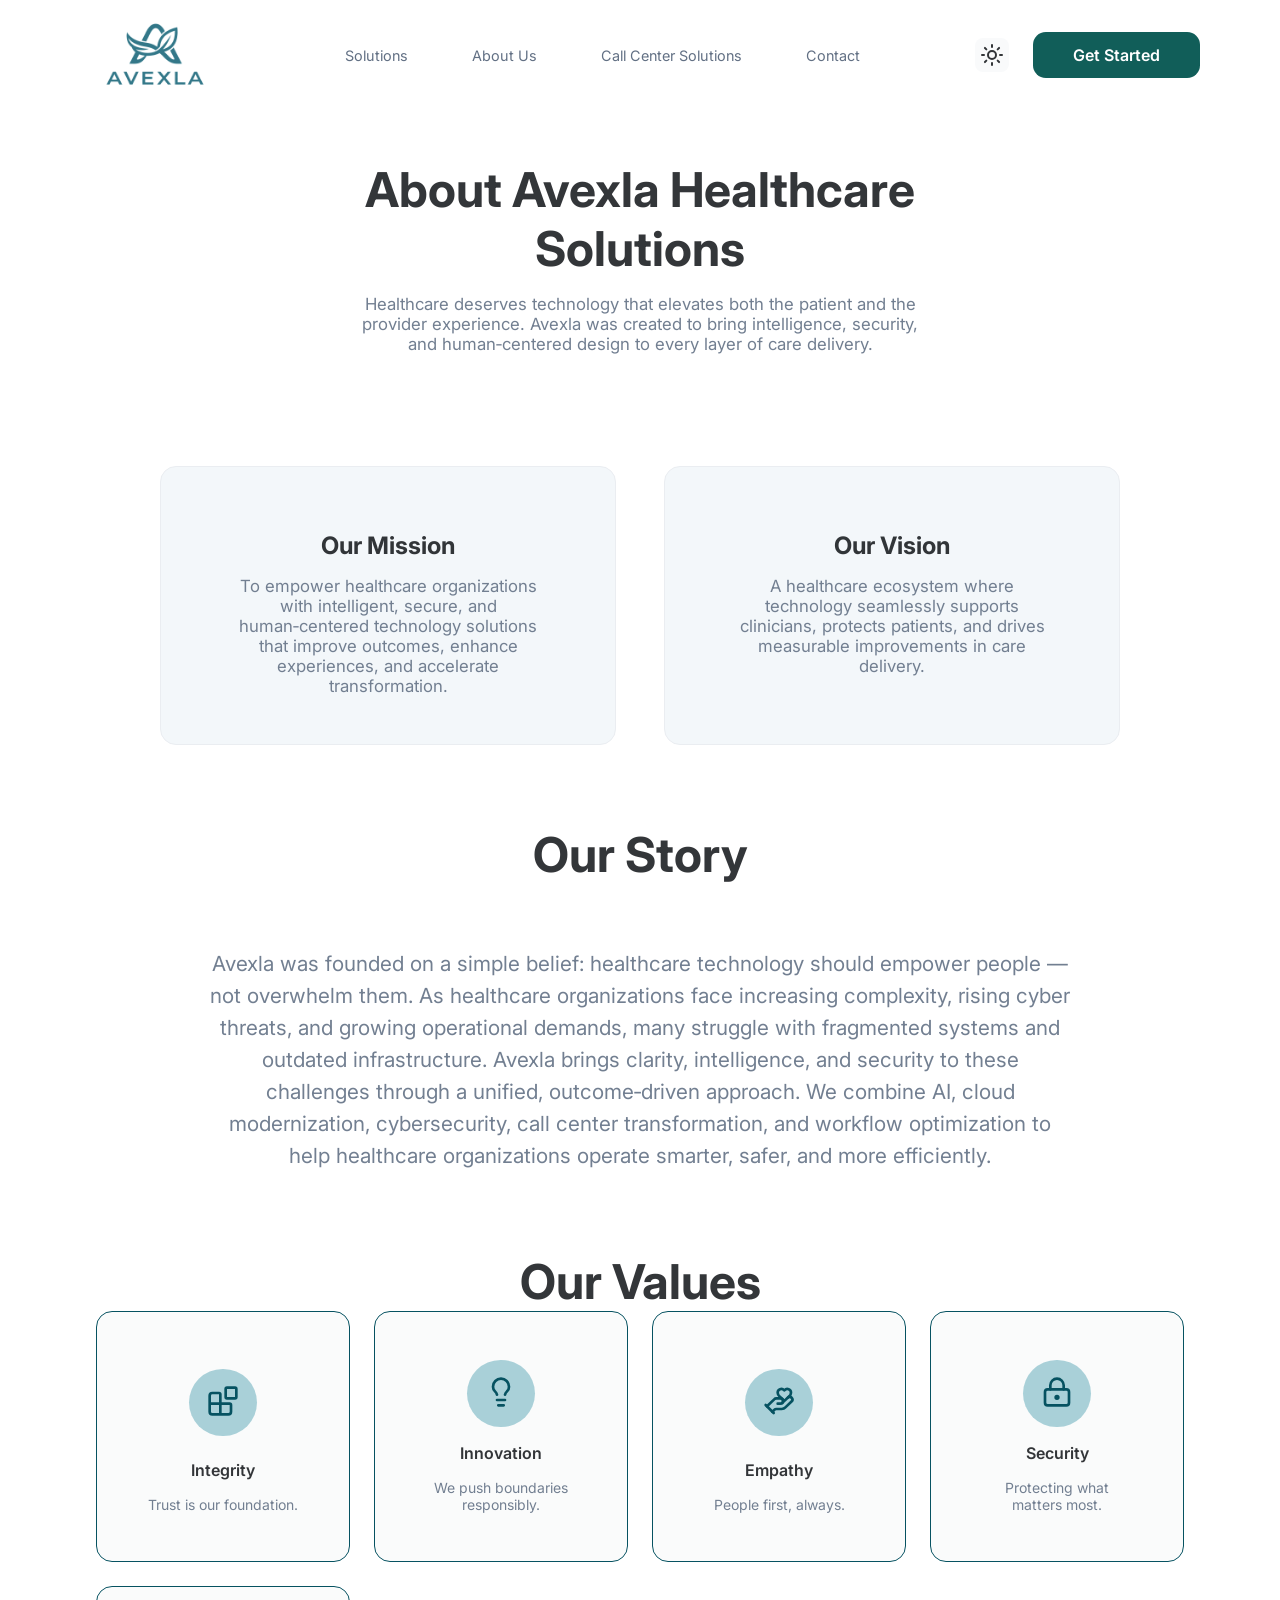
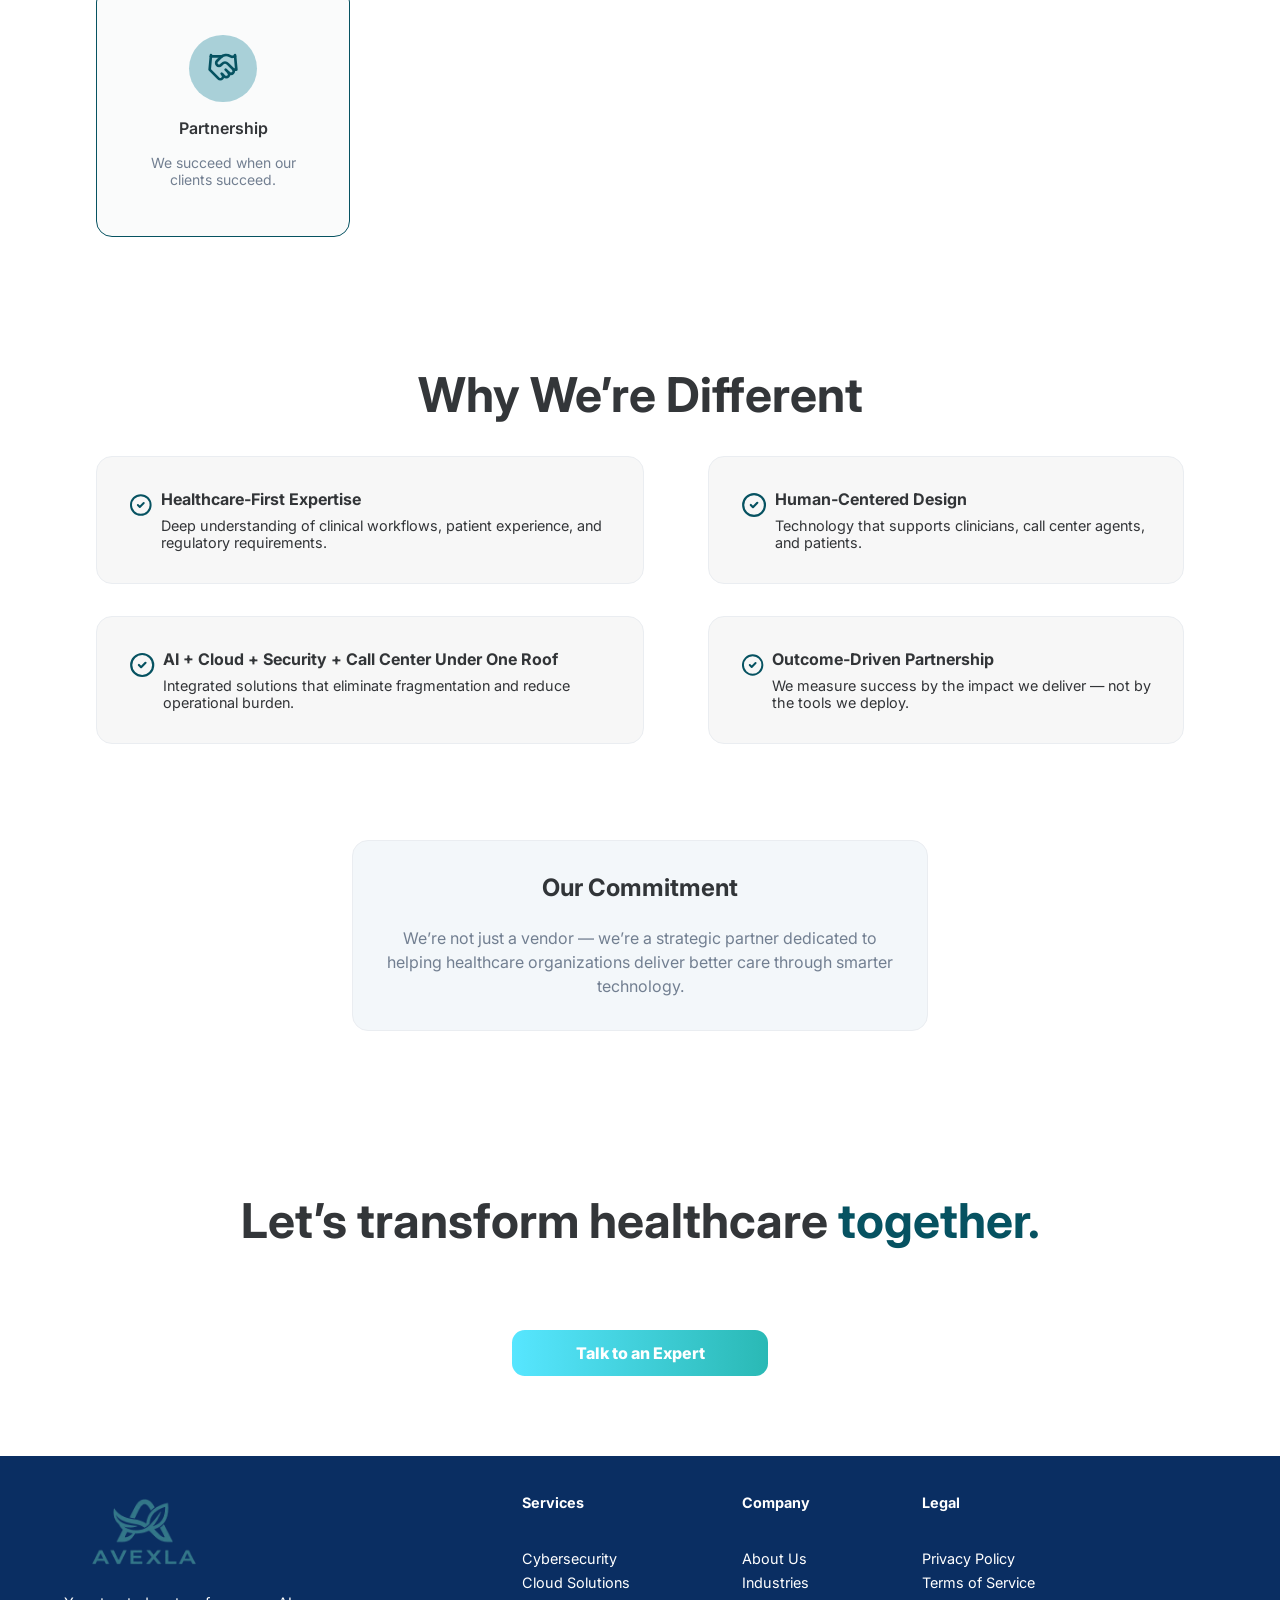
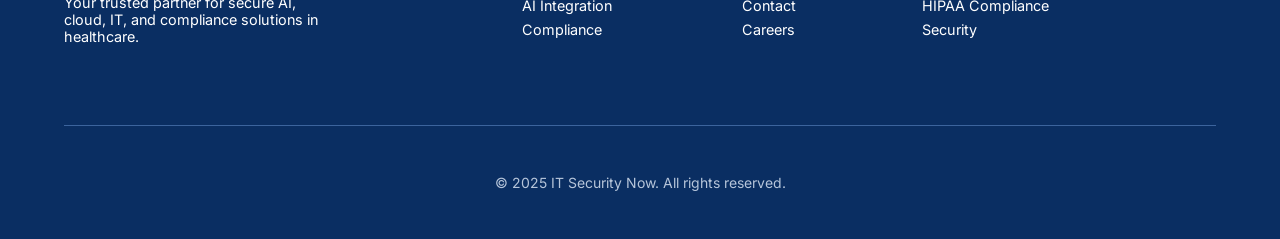
==== commit 2d26a816: "updating the avexla logo" ====
--- a/about.html
+++ b/about.html
@@ -12,8 +12,8 @@
 <body data-theme="light">
     <header>
         <div id="logo">
-            <a href="https://www.avexla.com"><img
-                    src="./assets/OneDrive_1_29-12-2025/ITSECURITYNOW_Logo_V2_Final_Teal Linear.png" width="350"
+          <a href="https://www.avexla.netlify.app"><img
+                    src="./assets/LOGO.png" width="150"
                     alt="AVEXLA LOGO"></a>
         </div>
 
@@ -246,7 +246,7 @@
         <div class="links">
             <div class="logo-area">
                 <img class="white-logo"
-                    src="./assets/OneDrive_1_29-12-2025/ITSECURITYNOW_Logo_V2_Final_White Linear.png" alt="ITSN Logo">
+                    src="./assets/LOGO.png" alt="Avexla Logo">
                 <p>Your trusted partner for secure AI, cloud, IT, and compliance solutions in healthcare.</p>
             </div>
             <ul class="links-list">
